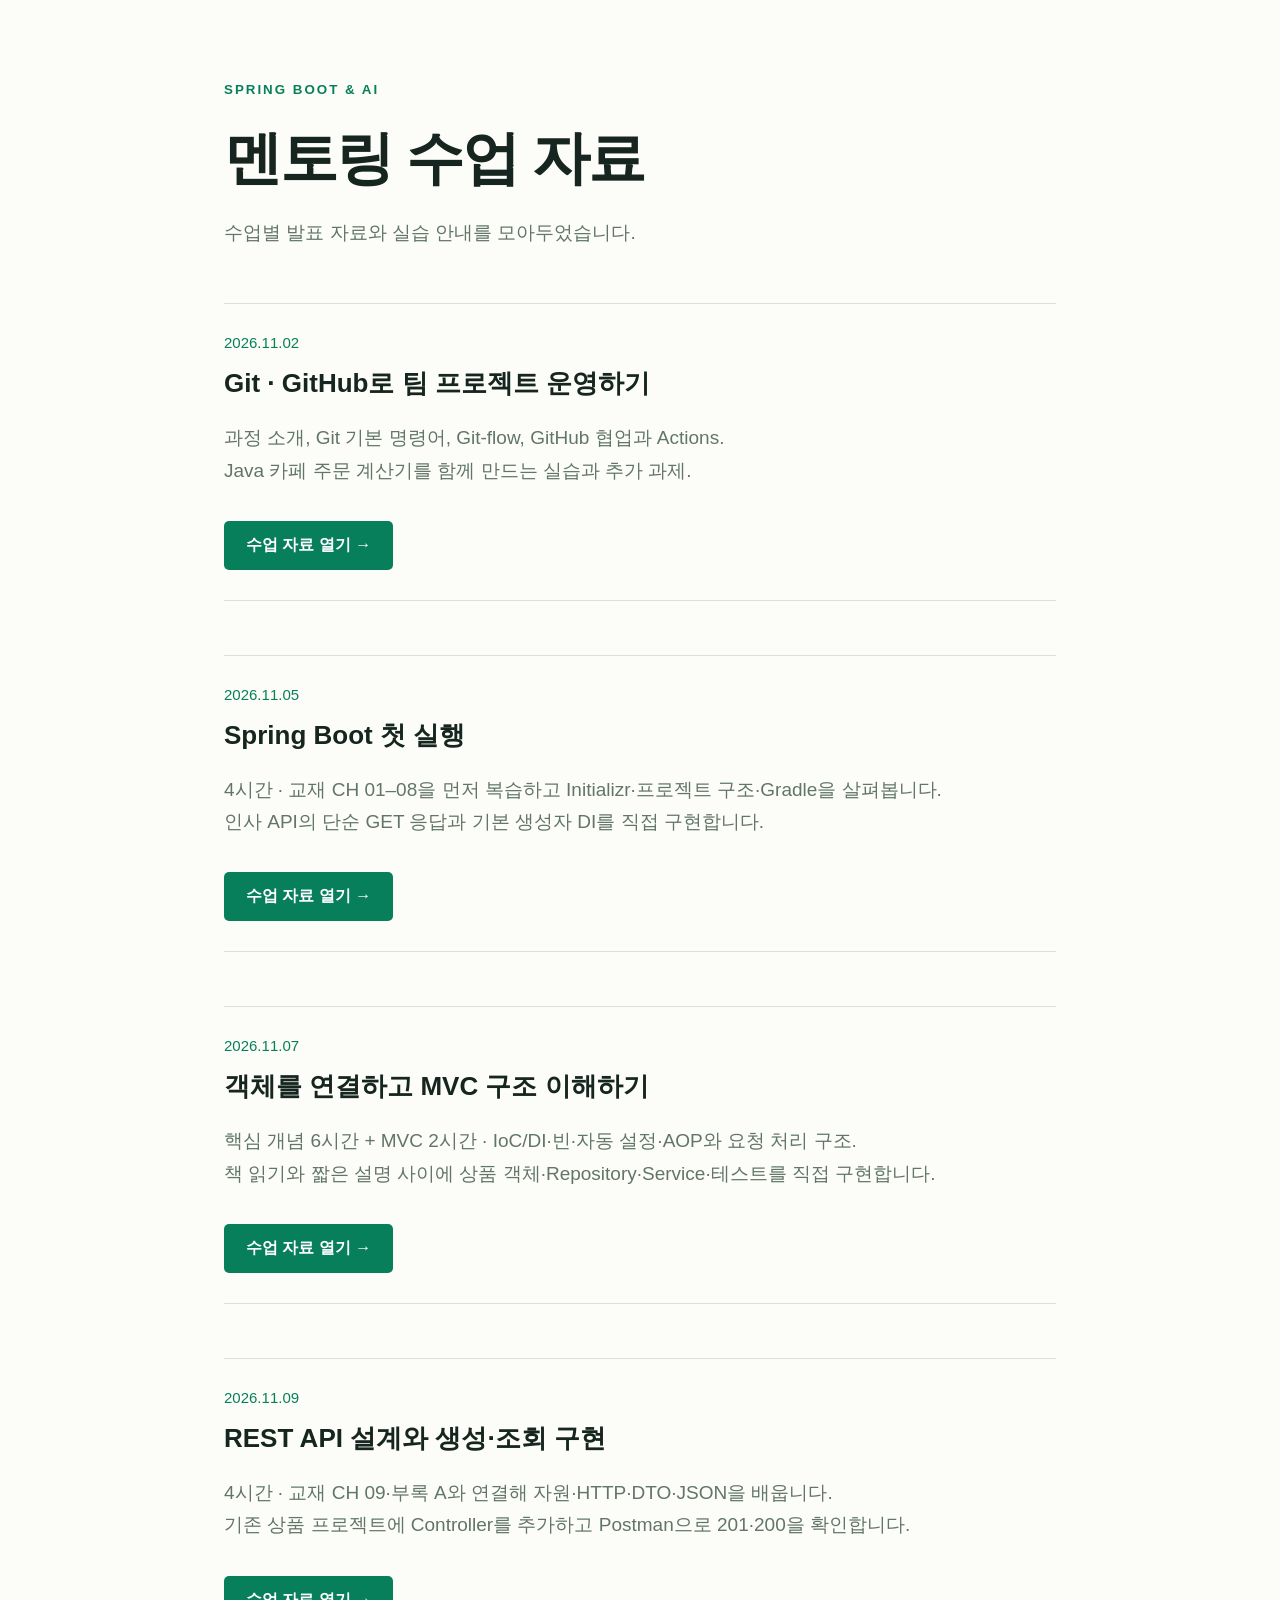
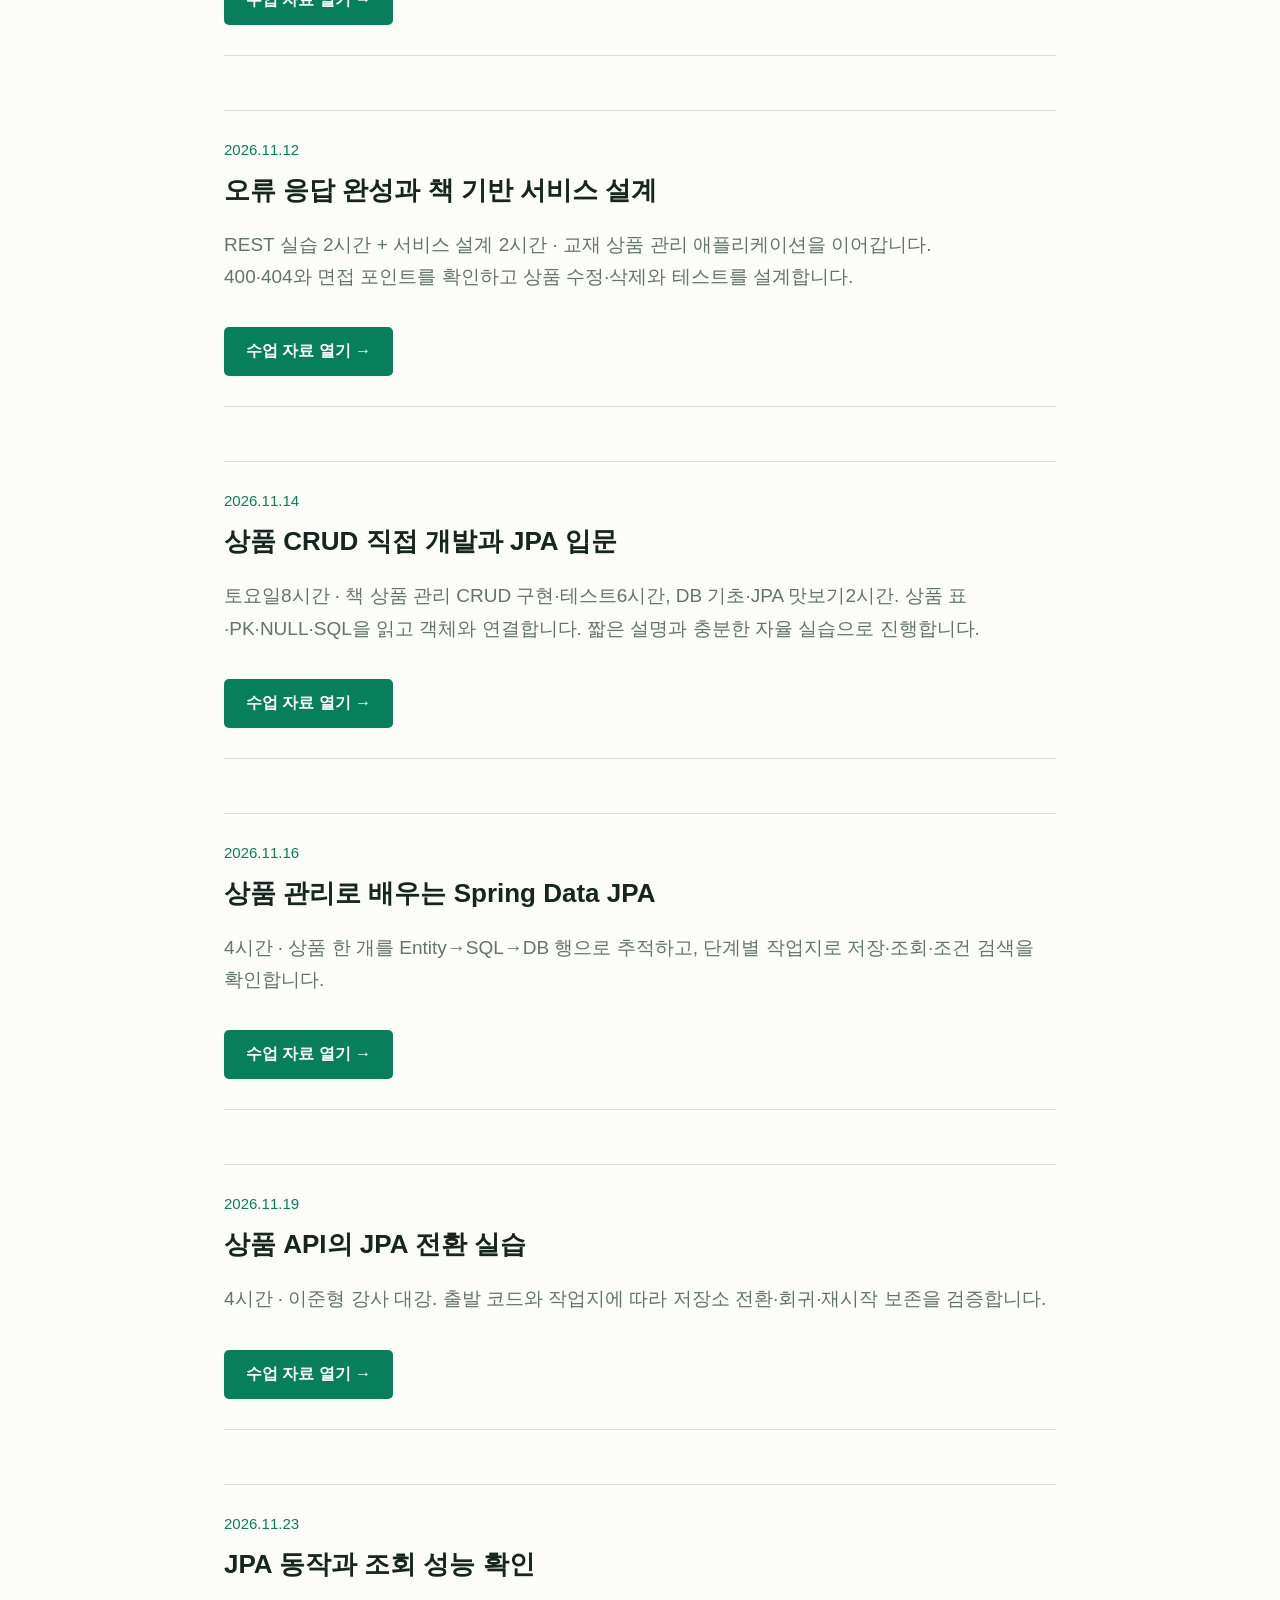
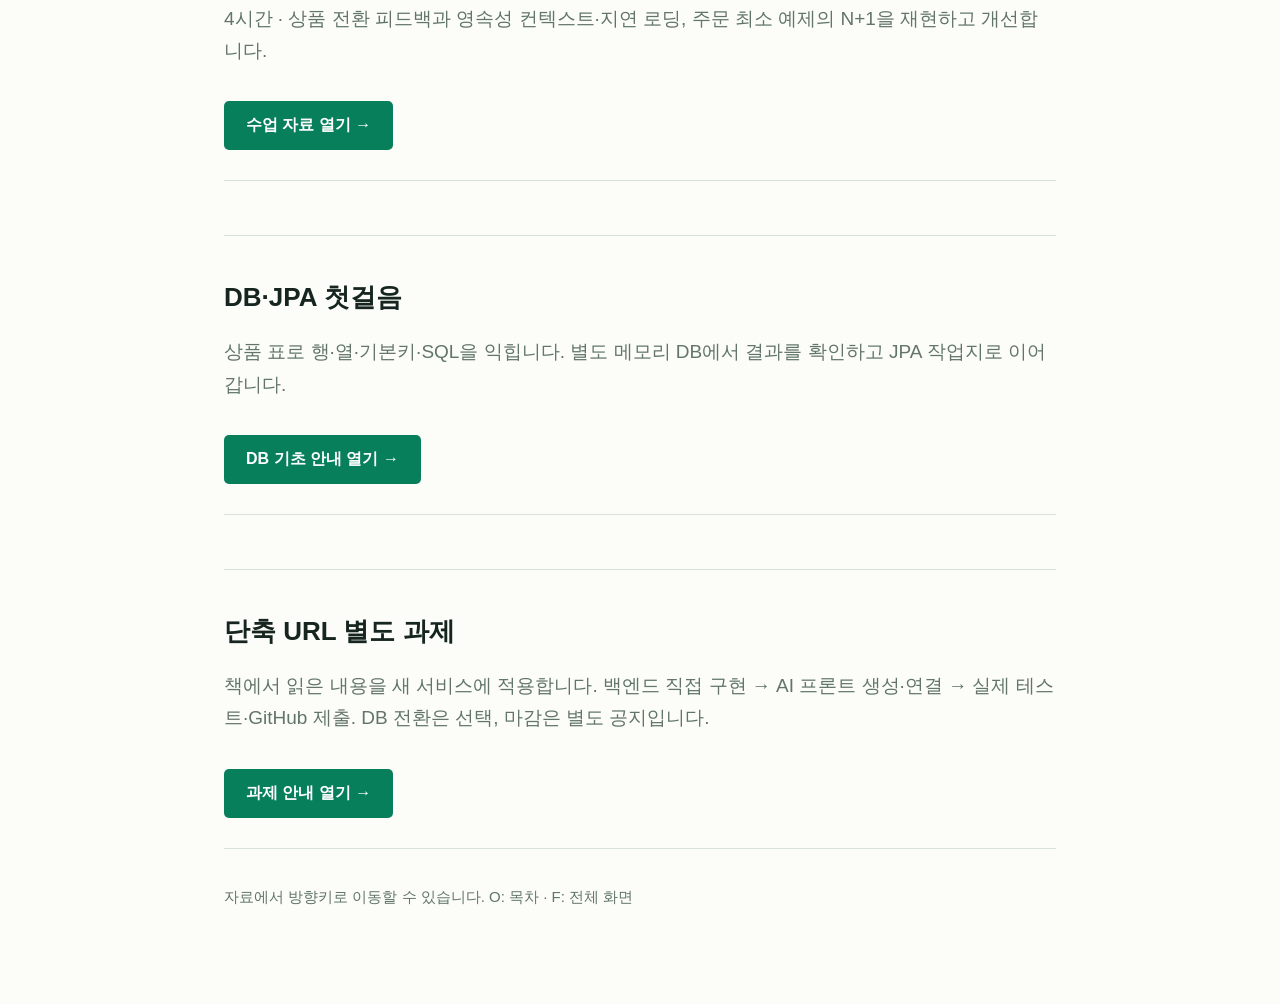
==== index.html @ dd50cb6e "Introduce DB basics and step-by-step beginner JPA practice" ====
<!doctype html>
<html lang="ko">
<head>
<meta charset="utf-8">
<meta name="viewport" content="width=device-width, initial-scale=1">
<title>멘토링 수업 자료</title>
<style>
*{box-sizing:border-box}body{margin:0;background:#fcfdf9;color:#16251f;font-family:-apple-system,BlinkMacSystemFont,"Apple SD Gothic Neo","Malgun Gothic",sans-serif}main{max-width:880px;margin:0 auto;padding:80px 24px}small{color:#087f5b;letter-spacing:2px;font-weight:700}h1{font-size:clamp(36px,6vw,58px);letter-spacing:-2px;margin:22px 0 16px}p{font-size:19px;line-height:1.7;color:#627568}section{margin-top:54px;border-top:1px solid #d9e2da;border-bottom:1px solid #d9e2da;padding:30px 0}time{font-size:15px;color:#087f5b}h2{font-size:26px;line-height:1.5;margin:12px 0}a{color:#087f5b;text-decoration:none}a:hover{text-decoration:underline}.open{display:inline-block;margin-top:15px;background:#087f5b;color:white;padding:14px 22px;border-radius:5px;font-weight:600}.hint{font-size:15px;margin-top:35px}a:focus-visible{outline:3px solid #8bc1f7;outline-offset:5px}
</style>
</head>
<body>
<main>
<small>SPRING BOOT &amp; AI</small>
<h1>멘토링 수업 자료</h1>
<p>수업별 발표 자료와 실습 안내를 모아두었습니다.</p>
<section>
<time datetime="2026-11-02">2026.11.02</time>
<h2>Git · GitHub로 팀 프로젝트 운영하기</h2>
<p>과정 소개, Git 기본 명령어, Git-flow, GitHub 협업과 Actions.<br>Java 카페 주문 계산기를 함께 만드는 실습과 추가 과제.</p>
<a class="open" href="./2026-11-02/">수업 자료 열기 →</a>
</section>
<section>
<time datetime="2026-11-05">2026.11.05</time>
<h2>Spring Boot 첫 실행</h2>
<p>4시간 · 교재 CH 01–08을 먼저 복습하고 Initializr·프로젝트 구조·Gradle을 살펴봅니다.<br>인사 API의 단순 GET 응답과 기본 생성자 DI를 직접 구현합니다.</p>
<a class="open" href="./2026-11-05/">수업 자료 열기 →</a>
</section>
<section>
<time datetime="2026-11-07">2026.11.07</time>
<h2>객체를 연결하고 MVC 구조 이해하기</h2>
<p>핵심 개념 6시간 + MVC 2시간 · IoC/DI·빈·자동 설정·AOP와 요청 처리 구조.<br>책 읽기와 짧은 설명 사이에 상품 객체·Repository·Service·테스트를 직접 구현합니다.</p>
<a class="open" href="./2026-11-07/">수업 자료 열기 →</a>
</section>
<section>
<time datetime="2026-11-09">2026.11.09</time>
<h2>REST API 설계와 생성·조회 구현</h2>
<p>4시간 · 교재 CH 09·부록 A와 연결해 자원·HTTP·DTO·JSON을 배웁니다.<br>기존 상품 프로젝트에 Controller를 추가하고 Postman으로 201·200을 확인합니다.</p>
<a class="open" href="./2026-11-09/">수업 자료 열기 →</a>
</section>
<section>
<time datetime="2026-11-12">2026.11.12</time>
<h2>오류 응답 완성과 책 기반 서비스 설계</h2>
<p>REST 실습 2시간 + 서비스 설계 2시간 · 교재 상품 관리 애플리케이션을 이어갑니다.<br>400·404와 면접 포인트를 확인하고 상품 수정·삭제와 테스트를 설계합니다.</p>
<a class="open" href="./2026-11-12/">수업 자료 열기 →</a>
</section>
<section><time datetime="2026-11-14">2026.11.14</time><h2>상품 CRUD 직접 개발과 JPA 입문</h2><p>토요일8시간 · 책 상품 관리 CRUD 구현·테스트6시간, DB 기초·JPA 맛보기2시간. 상품 표·PK·NULL·SQL을 읽고 객체와 연결합니다. 짧은 설명과 충분한 자율 실습으로 진행합니다.</p><a class="open" href="./2026-11-14/">수업 자료 열기 →</a></section>
<section><time datetime="2026-11-16">2026.11.16</time><h2>상품 관리로 배우는 Spring Data JPA</h2><p>4시간 · 상품 한 개를 Entity→SQL→DB 행으로 추적하고, 단계별 작업지로 저장·조회·조건 검색을 확인합니다.</p><a class="open" href="./2026-11-16/">수업 자료 열기 →</a></section>
<section><time datetime="2026-11-19">2026.11.19</time><h2>상품 API의 JPA 전환 실습</h2><p>4시간 · 이준형 강사 대강. 출발 코드와 작업지에 따라 저장소 전환·회귀·재시작 보존을 검증합니다.</p><a class="open" href="./2026-11-19/">수업 자료 열기 →</a></section>
<section><time datetime="2026-11-23">2026.11.23</time><h2>JPA 동작과 조회 성능 확인</h2><p>4시간 · 상품 전환 피드백과 영속성 컨텍스트·지연 로딩, 주문 최소 예제의 N+1을 재현하고 개선합니다.</p><a class="open" href="./2026-11-23/">수업 자료 열기 →</a></section>
<section><h2>DB·JPA 첫걸음</h2><p>상품 표로 행·열·기본키·SQL을 익힙니다. 별도 메모리 DB에서 결과를 확인하고 JPA 작업지로 이어갑니다.</p><a class="open" href="./shared/db-basics/">DB 기초 안내 열기 →</a></section>
<section><h2>단축 URL 별도 과제</h2><p>책에서 읽은 내용을 새 서비스에 적용합니다. 백엔드 직접 구현 → AI 프론트 생성·연결 → 실제 테스트·GitHub 제출. DB 전환은 선택, 마감은 별도 공지입니다.</p><a class="open" href="./assignments/short-url/">과제 안내 열기 →</a></section>
<p class="hint">자료에서 방향키로 이동할 수 있습니다. O: 목차 · F: 전체 화면</p>
</main>
</body>
</html>
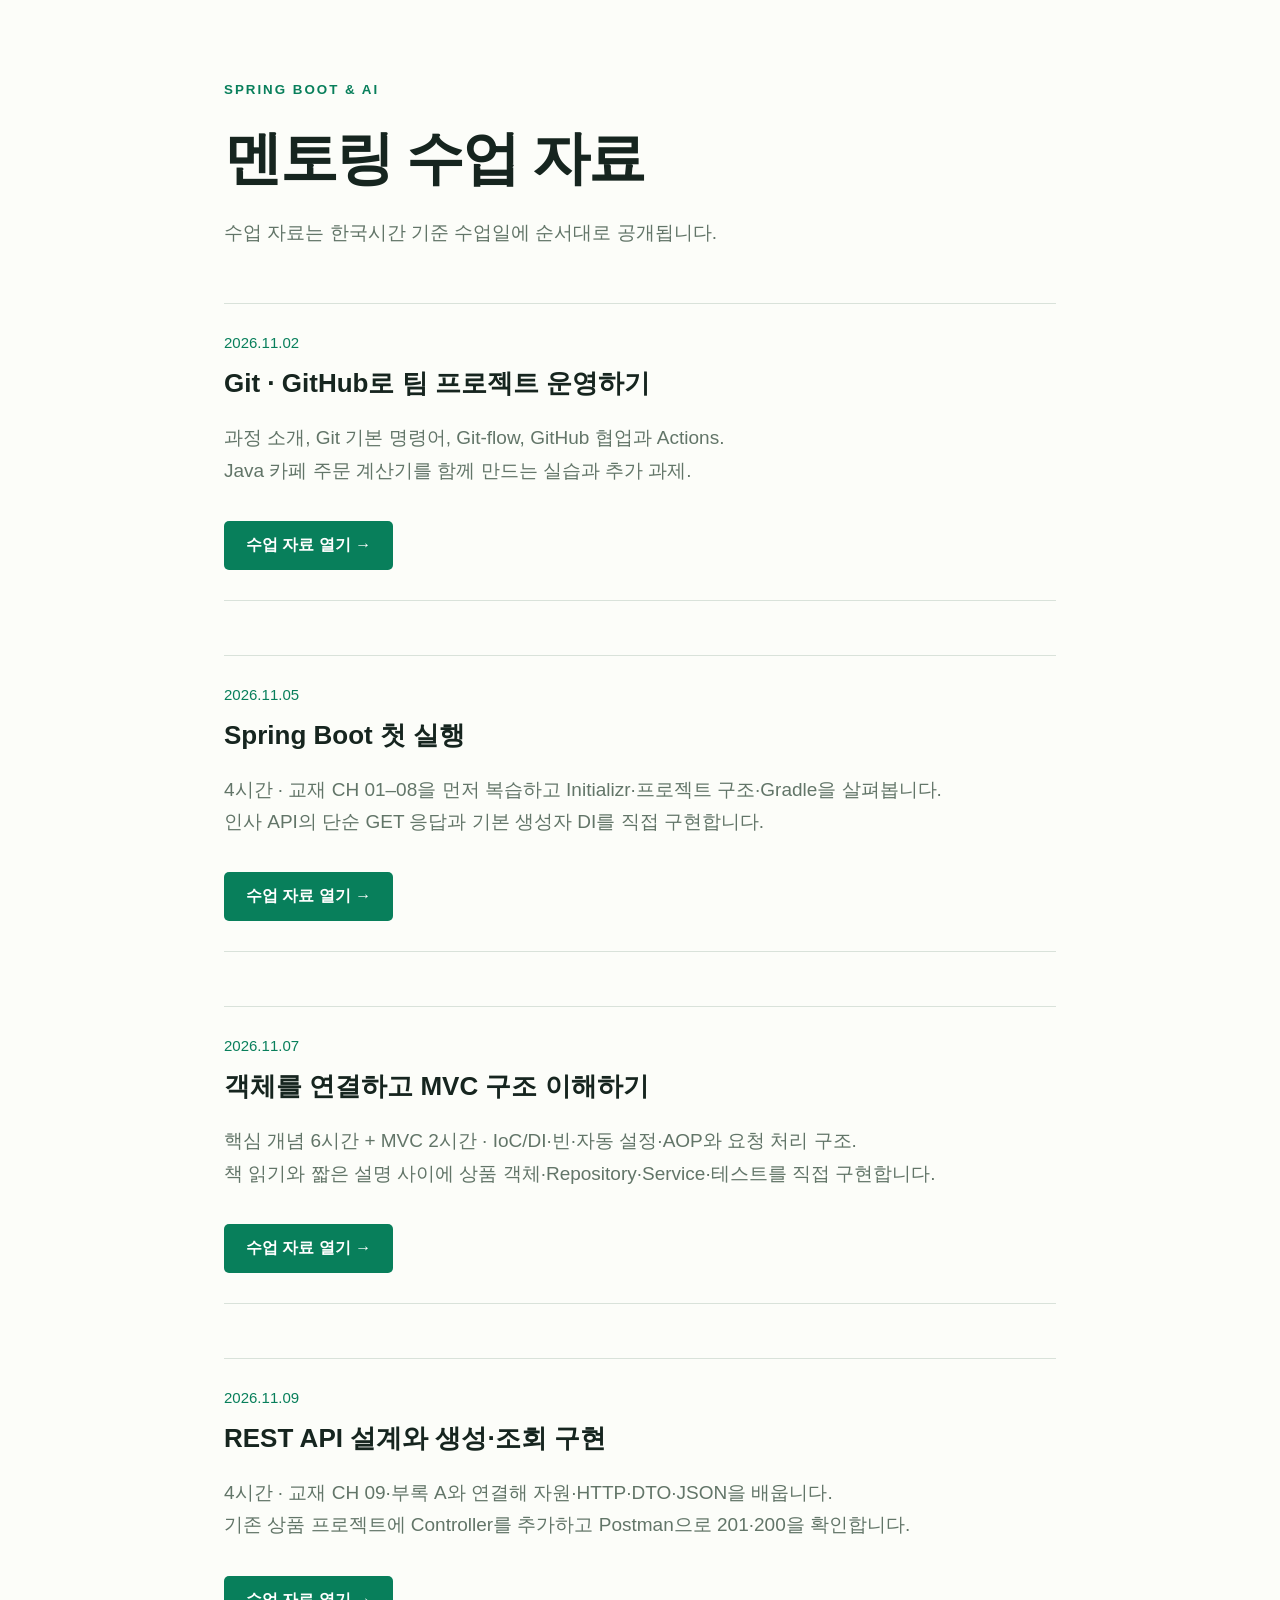
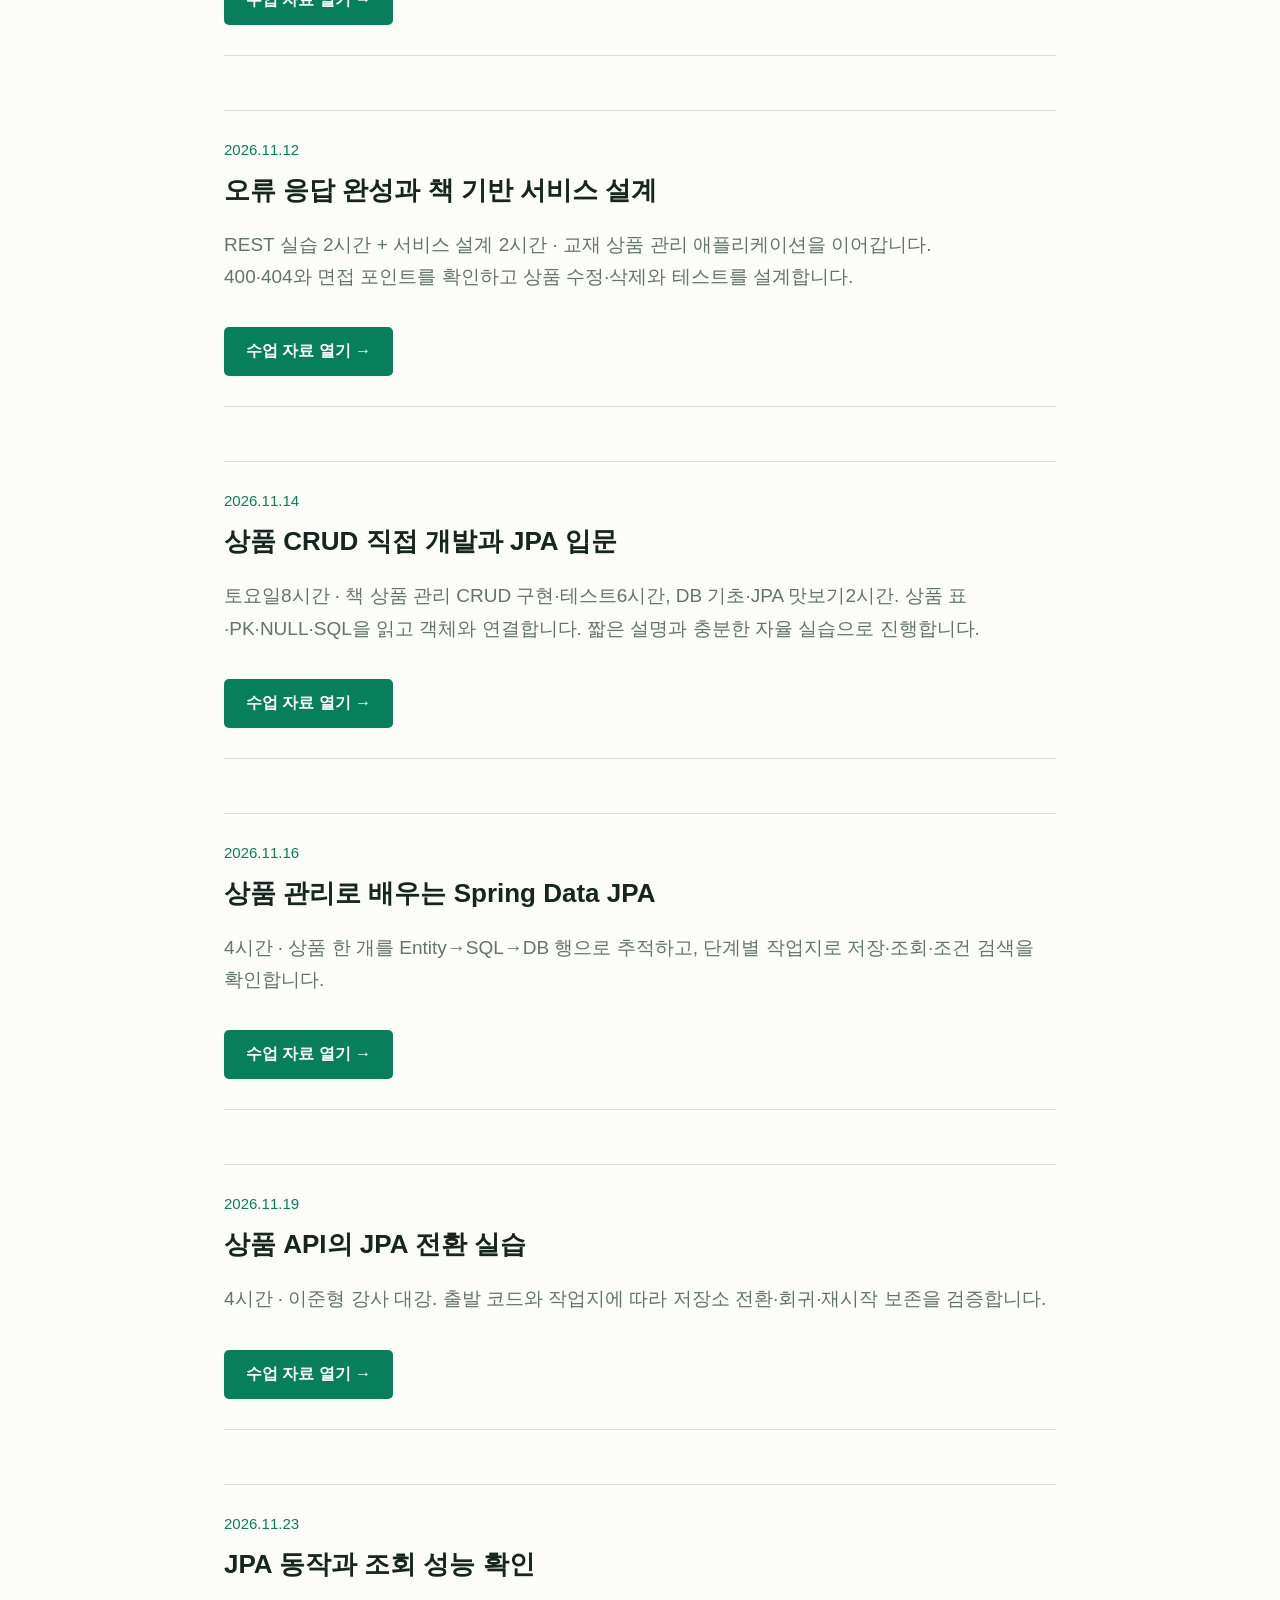
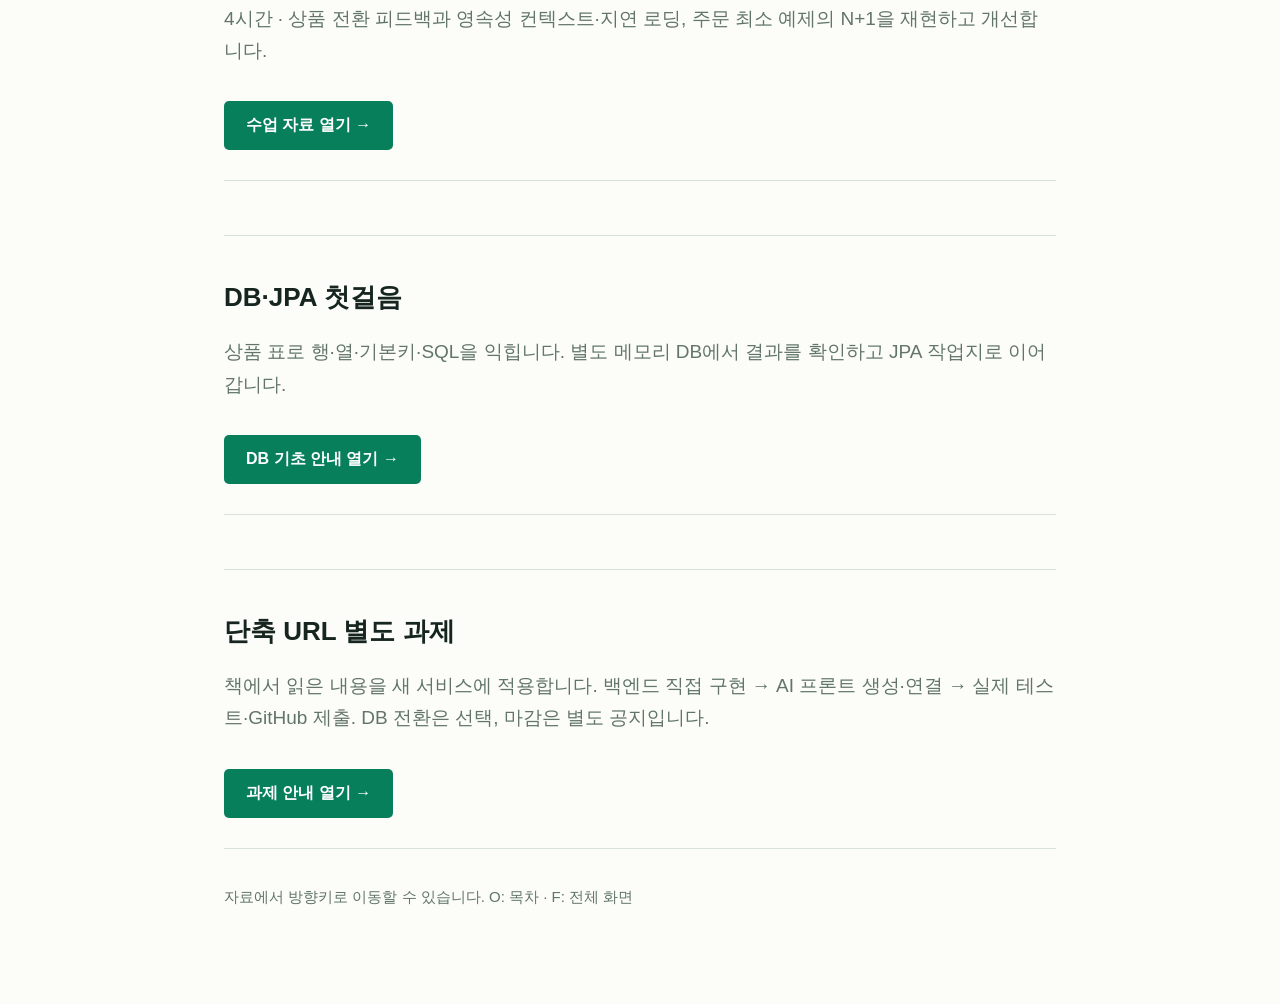
==== commit 56a076c8: "Show course materials on their scheduled Korea release dates" ====
--- a/index.html
+++ b/index.html
@@ -5,50 +5,53 @@
 <meta name="viewport" content="width=device-width, initial-scale=1">
 <title>멘토링 수업 자료</title>
 <style>
-*{box-sizing:border-box}body{margin:0;background:#fcfdf9;color:#16251f;font-family:-apple-system,BlinkMacSystemFont,"Apple SD Gothic Neo","Malgun Gothic",sans-serif}main{max-width:880px;margin:0 auto;padding:80px 24px}small{color:#087f5b;letter-spacing:2px;font-weight:700}h1{font-size:clamp(36px,6vw,58px);letter-spacing:-2px;margin:22px 0 16px}p{font-size:19px;line-height:1.7;color:#627568}section{margin-top:54px;border-top:1px solid #d9e2da;border-bottom:1px solid #d9e2da;padding:30px 0}time{font-size:15px;color:#087f5b}h2{font-size:26px;line-height:1.5;margin:12px 0}a{color:#087f5b;text-decoration:none}a:hover{text-decoration:underline}.open{display:inline-block;margin-top:15px;background:#087f5b;color:white;padding:14px 22px;border-radius:5px;font-weight:600}.hint{font-size:15px;margin-top:35px}a:focus-visible{outline:3px solid #8bc1f7;outline-offset:5px}
+*{box-sizing:border-box}[hidden]{display:none!important}body{margin:0;background:#fcfdf9;color:#16251f;font-family:-apple-system,BlinkMacSystemFont,"Apple SD Gothic Neo","Malgun Gothic",sans-serif}main{max-width:880px;margin:0 auto;padding:80px 24px}small{color:#087f5b;letter-spacing:2px;font-weight:700}h1{font-size:clamp(36px,6vw,58px);letter-spacing:-2px;margin:22px 0 16px}p{font-size:19px;line-height:1.7;color:#627568}section{margin-top:54px;border-top:1px solid #d9e2da;border-bottom:1px solid #d9e2da;padding:30px 0}time{font-size:15px;color:#087f5b}h2{font-size:26px;line-height:1.5;margin:12px 0}a{color:#087f5b;text-decoration:none}a:hover{text-decoration:underline}.open{display:inline-block;margin-top:15px;background:#087f5b;color:white;padding:14px 22px;border-radius:5px;font-weight:600}.hint{font-size:15px;margin-top:35px}a:focus-visible{outline:3px solid #8bc1f7;outline-offset:5px}
 </style>
+<script src="./release-schedule.js" defer></script>
 </head>
 <body>
 <main>
 <small>SPRING BOOT &amp; AI</small>
 <h1>멘토링 수업 자료</h1>
-<p>수업별 발표 자료와 실습 안내를 모아두었습니다.</p>
-<section>
+<p>수업 자료는 한국시간 기준 수업일에 순서대로 공개됩니다.</p>
+<section hidden data-published="true" data-release-date="2026-11-02">
 <time datetime="2026-11-02">2026.11.02</time>
 <h2>Git · GitHub로 팀 프로젝트 운영하기</h2>
 <p>과정 소개, Git 기본 명령어, Git-flow, GitHub 협업과 Actions.<br>Java 카페 주문 계산기를 함께 만드는 실습과 추가 과제.</p>
 <a class="open" href="./2026-11-02/">수업 자료 열기 →</a>
 </section>
-<section>
+<section hidden data-published="true" data-release-date="2026-11-05">
 <time datetime="2026-11-05">2026.11.05</time>
 <h2>Spring Boot 첫 실행</h2>
 <p>4시간 · 교재 CH 01–08을 먼저 복습하고 Initializr·프로젝트 구조·Gradle을 살펴봅니다.<br>인사 API의 단순 GET 응답과 기본 생성자 DI를 직접 구현합니다.</p>
 <a class="open" href="./2026-11-05/">수업 자료 열기 →</a>
 </section>
-<section>
+<section hidden data-published="true" data-release-date="2026-11-07">
 <time datetime="2026-11-07">2026.11.07</time>
 <h2>객체를 연결하고 MVC 구조 이해하기</h2>
 <p>핵심 개념 6시간 + MVC 2시간 · IoC/DI·빈·자동 설정·AOP와 요청 처리 구조.<br>책 읽기와 짧은 설명 사이에 상품 객체·Repository·Service·테스트를 직접 구현합니다.</p>
 <a class="open" href="./2026-11-07/">수업 자료 열기 →</a>
 </section>
-<section>
+<section hidden data-published="true" data-release-date="2026-11-09">
 <time datetime="2026-11-09">2026.11.09</time>
 <h2>REST API 설계와 생성·조회 구현</h2>
 <p>4시간 · 교재 CH 09·부록 A와 연결해 자원·HTTP·DTO·JSON을 배웁니다.<br>기존 상품 프로젝트에 Controller를 추가하고 Postman으로 201·200을 확인합니다.</p>
 <a class="open" href="./2026-11-09/">수업 자료 열기 →</a>
 </section>
-<section>
+<section hidden data-published="true" data-release-date="2026-11-12">
 <time datetime="2026-11-12">2026.11.12</time>
 <h2>오류 응답 완성과 책 기반 서비스 설계</h2>
 <p>REST 실습 2시간 + 서비스 설계 2시간 · 교재 상품 관리 애플리케이션을 이어갑니다.<br>400·404와 면접 포인트를 확인하고 상품 수정·삭제와 테스트를 설계합니다.</p>
 <a class="open" href="./2026-11-12/">수업 자료 열기 →</a>
 </section>
-<section><time datetime="2026-11-14">2026.11.14</time><h2>상품 CRUD 직접 개발과 JPA 입문</h2><p>토요일8시간 · 책 상품 관리 CRUD 구현·테스트6시간, DB 기초·JPA 맛보기2시간. 상품 표·PK·NULL·SQL을 읽고 객체와 연결합니다. 짧은 설명과 충분한 자율 실습으로 진행합니다.</p><a class="open" href="./2026-11-14/">수업 자료 열기 →</a></section>
-<section><time datetime="2026-11-16">2026.11.16</time><h2>상품 관리로 배우는 Spring Data JPA</h2><p>4시간 · 상품 한 개를 Entity→SQL→DB 행으로 추적하고, 단계별 작업지로 저장·조회·조건 검색을 확인합니다.</p><a class="open" href="./2026-11-16/">수업 자료 열기 →</a></section>
-<section><time datetime="2026-11-19">2026.11.19</time><h2>상품 API의 JPA 전환 실습</h2><p>4시간 · 이준형 강사 대강. 출발 코드와 작업지에 따라 저장소 전환·회귀·재시작 보존을 검증합니다.</p><a class="open" href="./2026-11-19/">수업 자료 열기 →</a></section>
-<section><time datetime="2026-11-23">2026.11.23</time><h2>JPA 동작과 조회 성능 확인</h2><p>4시간 · 상품 전환 피드백과 영속성 컨텍스트·지연 로딩, 주문 최소 예제의 N+1을 재현하고 개선합니다.</p><a class="open" href="./2026-11-23/">수업 자료 열기 →</a></section>
-<section><h2>DB·JPA 첫걸음</h2><p>상품 표로 행·열·기본키·SQL을 익힙니다. 별도 메모리 DB에서 결과를 확인하고 JPA 작업지로 이어갑니다.</p><a class="open" href="./shared/db-basics/">DB 기초 안내 열기 →</a></section>
-<section><h2>단축 URL 별도 과제</h2><p>책에서 읽은 내용을 새 서비스에 적용합니다. 백엔드 직접 구현 → AI 프론트 생성·연결 → 실제 테스트·GitHub 제출. DB 전환은 선택, 마감은 별도 공지입니다.</p><a class="open" href="./assignments/short-url/">과제 안내 열기 →</a></section>
+<section hidden data-published="true" data-release-date="2026-11-14"><time datetime="2026-11-14">2026.11.14</time><h2>상품 CRUD 직접 개발과 JPA 입문</h2><p>토요일8시간 · 책 상품 관리 CRUD 구현·테스트6시간, DB 기초·JPA 맛보기2시간. 상품 표·PK·NULL·SQL을 읽고 객체와 연결합니다. 짧은 설명과 충분한 자율 실습으로 진행합니다.</p><a class="open" href="./2026-11-14/">수업 자료 열기 →</a></section>
+<section hidden data-published="true" data-release-date="2026-11-16"><time datetime="2026-11-16">2026.11.16</time><h2>상품 관리로 배우는 Spring Data JPA</h2><p>4시간 · 상품 한 개를 Entity→SQL→DB 행으로 추적하고, 단계별 작업지로 저장·조회·조건 검색을 확인합니다.</p><a class="open" href="./2026-11-16/">수업 자료 열기 →</a></section>
+<section hidden data-published="true" data-release-date="2026-11-19"><time datetime="2026-11-19">2026.11.19</time><h2>상품 API의 JPA 전환 실습</h2><p>4시간 · 이준형 강사 대강. 출발 코드와 작업지에 따라 저장소 전환·회귀·재시작 보존을 검증합니다.</p><a class="open" href="./2026-11-19/">수업 자료 열기 →</a></section>
+<section hidden data-published="true" data-release-date="2026-11-23"><time datetime="2026-11-23">2026.11.23</time><h2>JPA 동작과 조회 성능 확인</h2><p>4시간 · 상품 전환 피드백과 영속성 컨텍스트·지연 로딩, 주문 최소 예제의 N+1을 재현하고 개선합니다.</p><a class="open" href="./2026-11-23/">수업 자료 열기 →</a></section>
+<section hidden data-published="true" data-release-date="2026-11-14"><h2>DB·JPA 첫걸음</h2><p>상품 표로 행·열·기본키·SQL을 익힙니다. 별도 메모리 DB에서 결과를 확인하고 JPA 작업지로 이어갑니다.</p><a class="open" href="./shared/db-basics/">DB 기초 안내 열기 →</a></section>
+<section hidden data-published="true" data-release-date="2026-11-12"><h2>단축 URL 별도 과제</h2><p>책에서 읽은 내용을 새 서비스에 적용합니다. 백엔드 직접 구현 → AI 프론트 생성·연결 → 실제 테스트·GitHub 제출. DB 전환은 선택, 마감은 별도 공지입니다.</p><a class="open" href="./assignments/short-url/">과제 안내 열기 →</a></section>
+<p id="release-status" role="status" hidden>아직 공개된 자료가 없습니다. 수업일에 다시 확인해 주세요.</p>
+<noscript><p>자료 목록을 보려면 브라우저에서 JavaScript를 켜 주세요.</p></noscript>
 <p class="hint">자료에서 방향키로 이동할 수 있습니다. O: 목차 · F: 전체 화면</p>
 </main>
 </body>
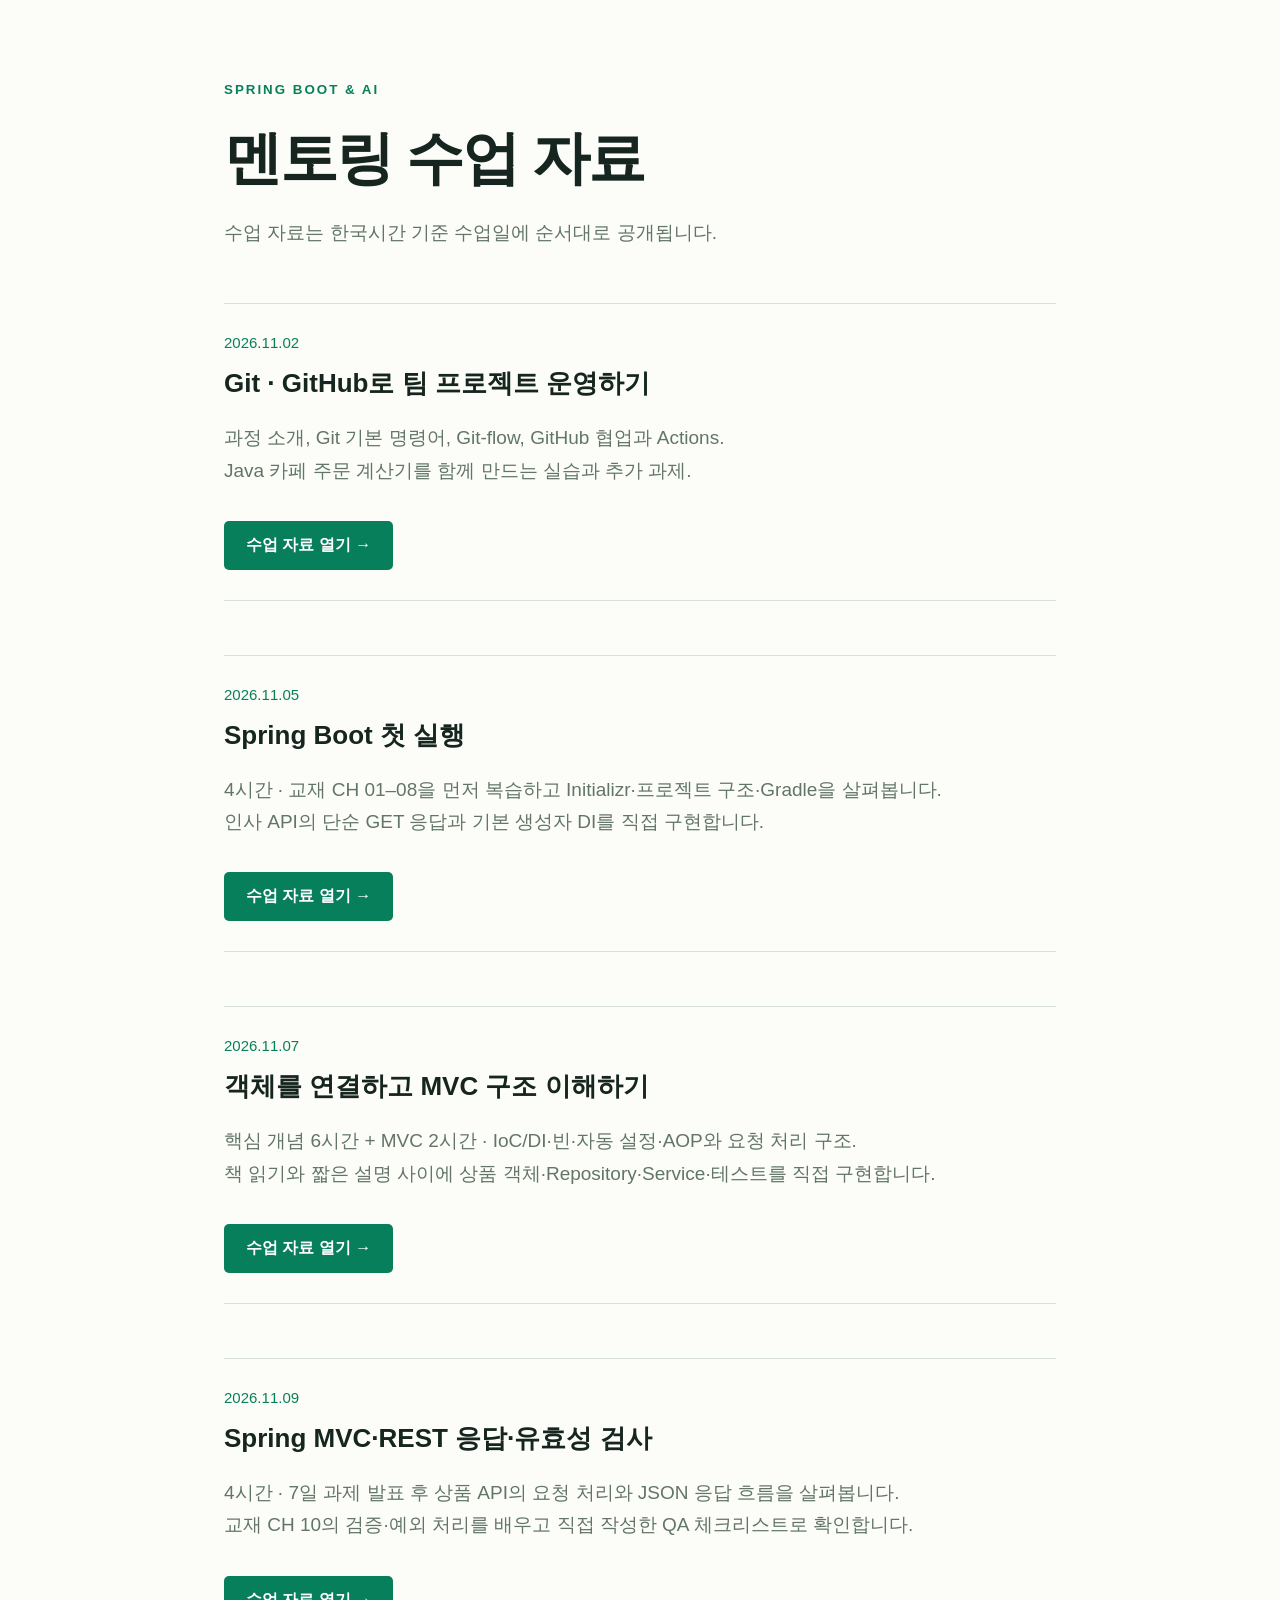
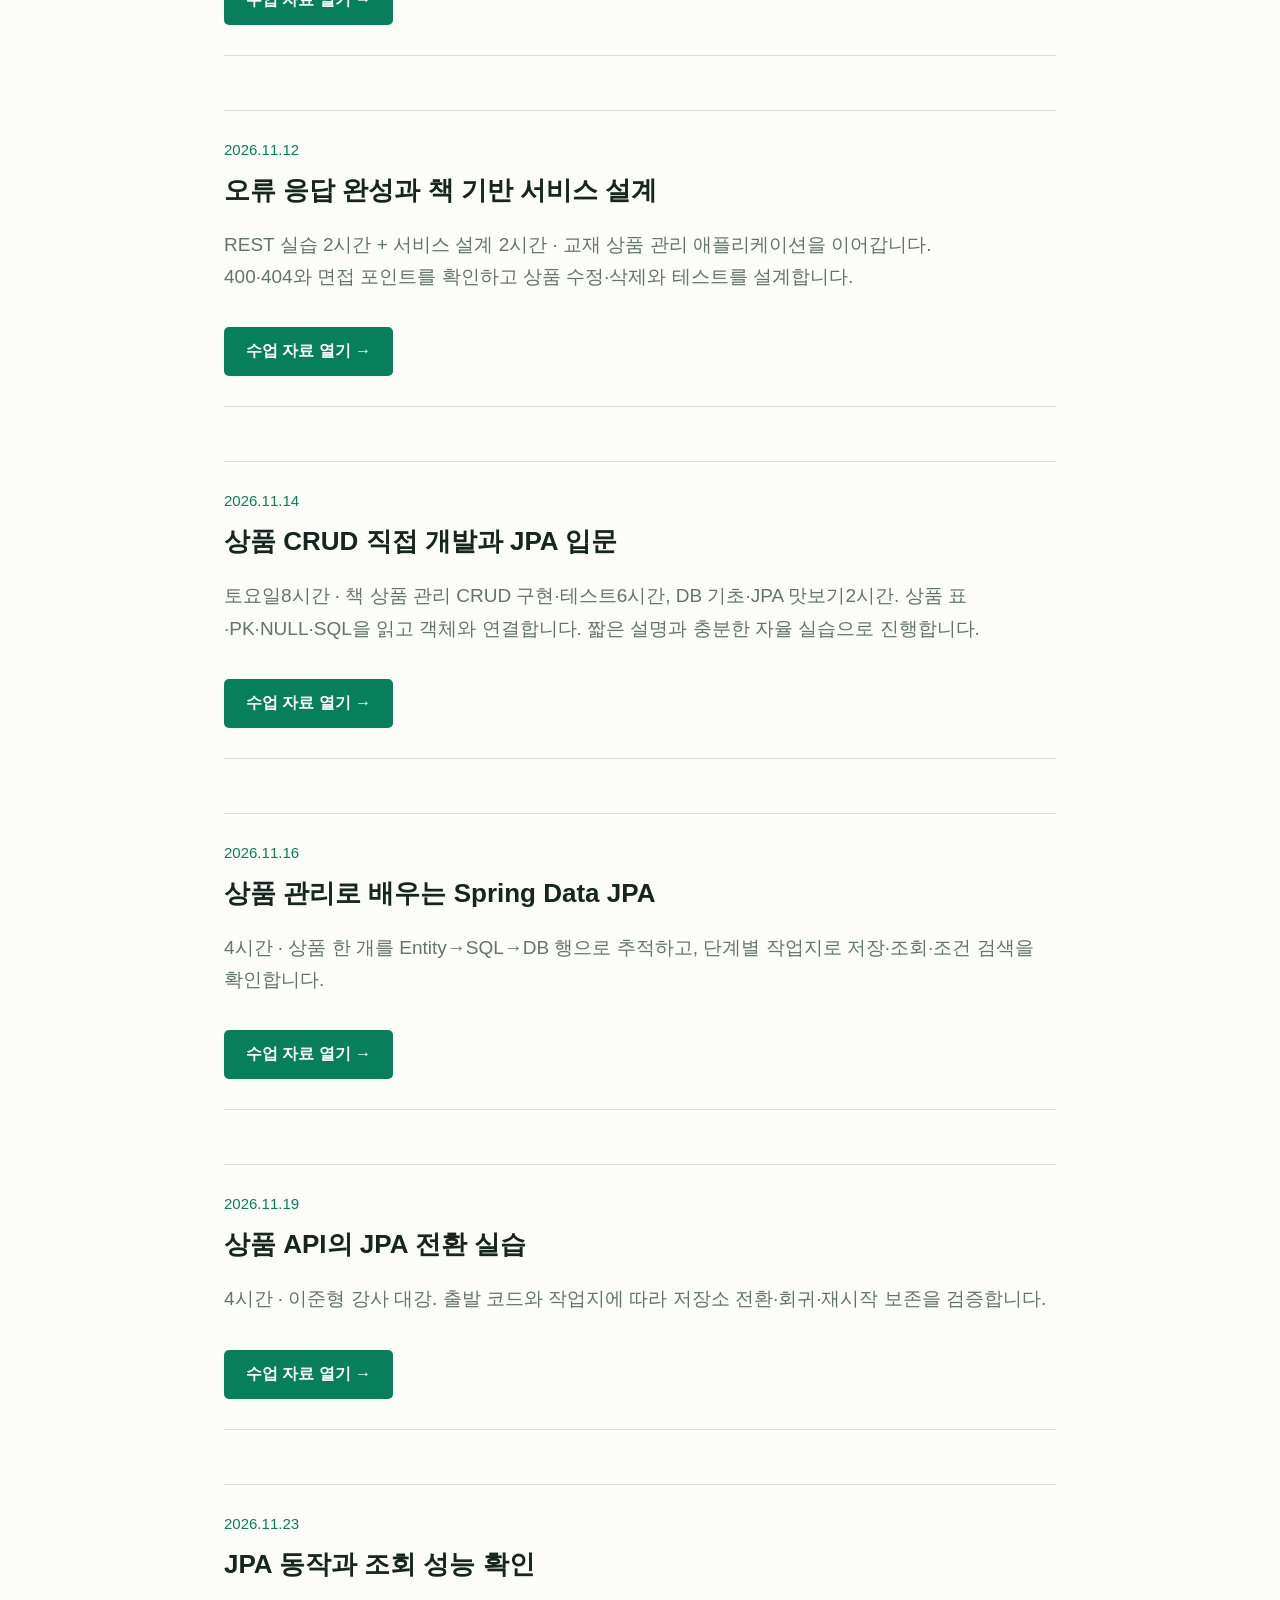
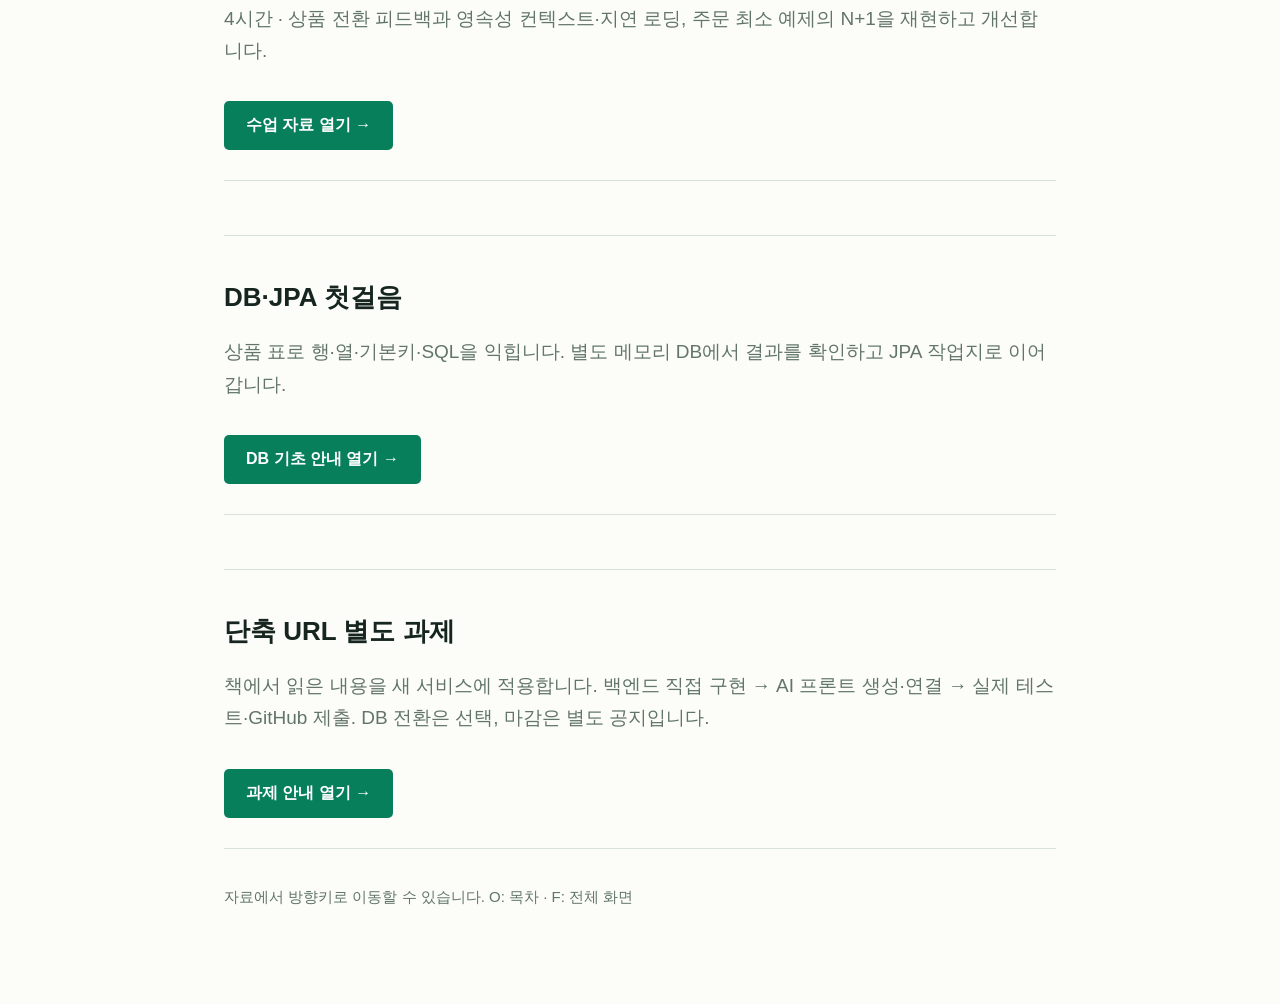
==== commit 4fb22230: "Rework November 9 lesson around MVC flow and validation" ====
--- a/index.html
+++ b/index.html
@@ -34,8 +34,8 @@
 </section>
 <section hidden data-published="true" data-release-date="2026-11-09">
 <time datetime="2026-11-09">2026.11.09</time>
-<h2>REST API 설계와 생성·조회 구현</h2>
-<p>4시간 · 교재 CH 09·부록 A와 연결해 자원·HTTP·DTO·JSON을 배웁니다.<br>기존 상품 프로젝트에 Controller를 추가하고 Postman으로 201·200을 확인합니다.</p>
+<h2>Spring MVC·REST 응답·유효성 검사</h2>
+<p>4시간 · 7일 과제 발표 후 상품 API의 요청 처리와 JSON 응답 흐름을 살펴봅니다.<br>교재 CH 10의 검증·예외 처리를 배우고 직접 작성한 QA 체크리스트로 확인합니다.</p>
 <a class="open" href="./2026-11-09/">수업 자료 열기 →</a>
 </section>
 <section hidden data-published="true" data-release-date="2026-11-12">
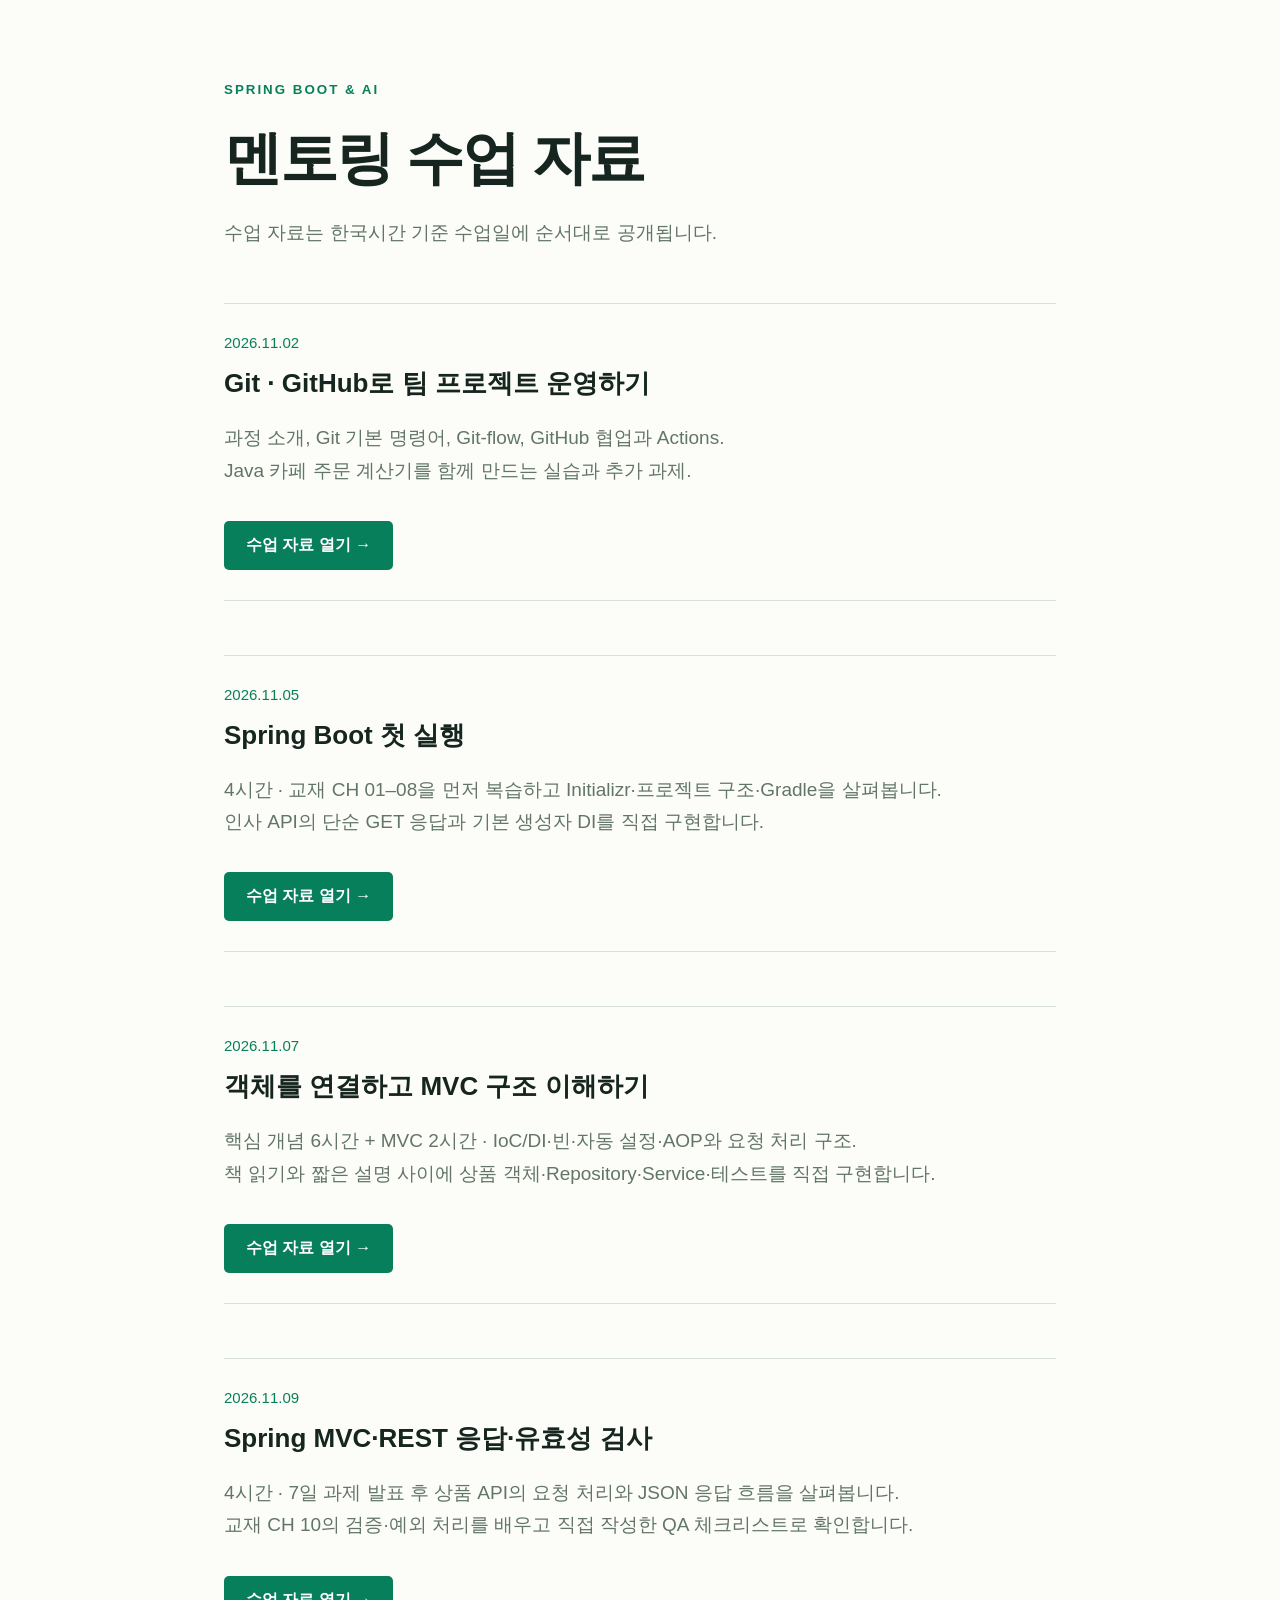
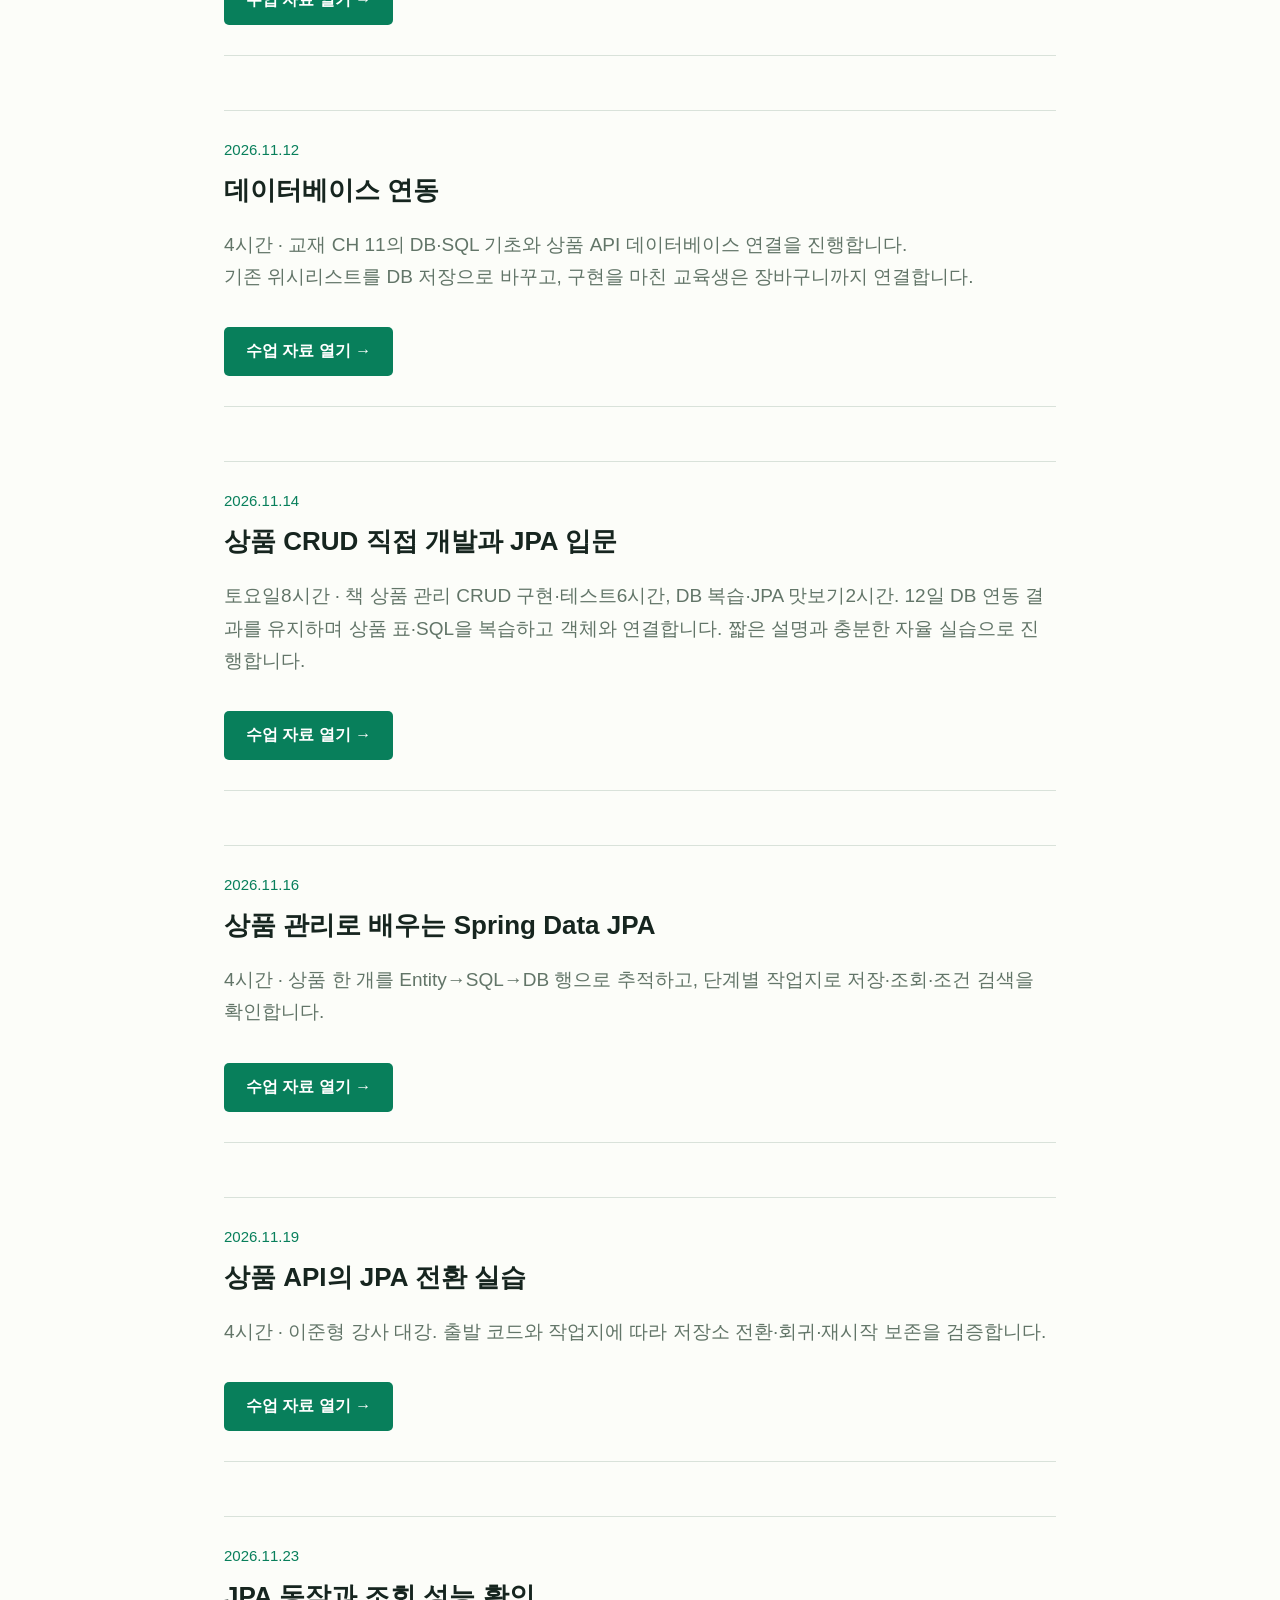
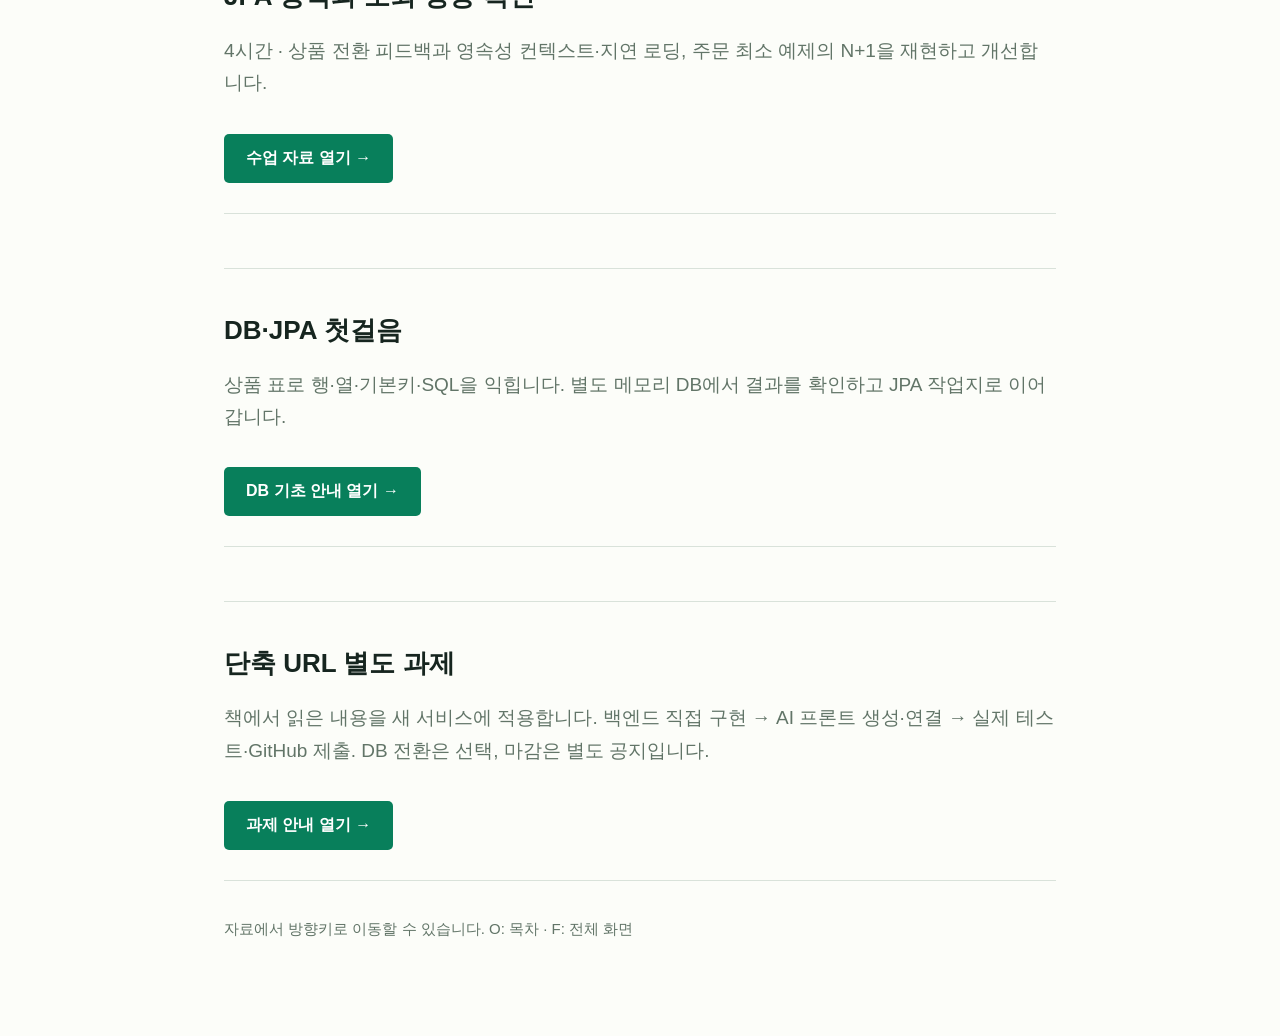
==== commit 5e11fd78: "Teach chapter 11 database integration and persist existing assignments" ====
--- a/index.html
+++ b/index.html
@@ -40,15 +40,15 @@
 </section>
 <section hidden data-published="true" data-release-date="2026-11-12">
 <time datetime="2026-11-12">2026.11.12</time>
-<h2>오류 응답 완성과 책 기반 서비스 설계</h2>
-<p>REST 실습 2시간 + 서비스 설계 2시간 · 교재 상품 관리 애플리케이션을 이어갑니다.<br>400·404와 면접 포인트를 확인하고 상품 수정·삭제와 테스트를 설계합니다.</p>
+<h2>데이터베이스 연동</h2>
+<p>4시간 · 교재 CH 11의 DB·SQL 기초와 상품 API 데이터베이스 연결을 진행합니다.<br>기존 위시리스트를 DB 저장으로 바꾸고, 구현을 마친 교육생은 장바구니까지 연결합니다.</p>
 <a class="open" href="./2026-11-12/">수업 자료 열기 →</a>
 </section>
-<section hidden data-published="true" data-release-date="2026-11-14"><time datetime="2026-11-14">2026.11.14</time><h2>상품 CRUD 직접 개발과 JPA 입문</h2><p>토요일8시간 · 책 상품 관리 CRUD 구현·테스트6시간, DB 기초·JPA 맛보기2시간. 상품 표·PK·NULL·SQL을 읽고 객체와 연결합니다. 짧은 설명과 충분한 자율 실습으로 진행합니다.</p><a class="open" href="./2026-11-14/">수업 자료 열기 →</a></section>
+<section hidden data-published="true" data-release-date="2026-11-14"><time datetime="2026-11-14">2026.11.14</time><h2>상품 CRUD 직접 개발과 JPA 입문</h2><p>토요일8시간 · 책 상품 관리 CRUD 구현·테스트6시간, DB 복습·JPA 맛보기2시간. 12일 DB 연동 결과를 유지하며 상품 표·SQL을 복습하고 객체와 연결합니다. 짧은 설명과 충분한 자율 실습으로 진행합니다.</p><a class="open" href="./2026-11-14/">수업 자료 열기 →</a></section>
 <section hidden data-published="true" data-release-date="2026-11-16"><time datetime="2026-11-16">2026.11.16</time><h2>상품 관리로 배우는 Spring Data JPA</h2><p>4시간 · 상품 한 개를 Entity→SQL→DB 행으로 추적하고, 단계별 작업지로 저장·조회·조건 검색을 확인합니다.</p><a class="open" href="./2026-11-16/">수업 자료 열기 →</a></section>
 <section hidden data-published="true" data-release-date="2026-11-19"><time datetime="2026-11-19">2026.11.19</time><h2>상품 API의 JPA 전환 실습</h2><p>4시간 · 이준형 강사 대강. 출발 코드와 작업지에 따라 저장소 전환·회귀·재시작 보존을 검증합니다.</p><a class="open" href="./2026-11-19/">수업 자료 열기 →</a></section>
 <section hidden data-published="true" data-release-date="2026-11-23"><time datetime="2026-11-23">2026.11.23</time><h2>JPA 동작과 조회 성능 확인</h2><p>4시간 · 상품 전환 피드백과 영속성 컨텍스트·지연 로딩, 주문 최소 예제의 N+1을 재현하고 개선합니다.</p><a class="open" href="./2026-11-23/">수업 자료 열기 →</a></section>
-<section hidden data-published="true" data-release-date="2026-11-14"><h2>DB·JPA 첫걸음</h2><p>상품 표로 행·열·기본키·SQL을 익힙니다. 별도 메모리 DB에서 결과를 확인하고 JPA 작업지로 이어갑니다.</p><a class="open" href="./shared/db-basics/">DB 기초 안내 열기 →</a></section>
+<section hidden data-published="true" data-release-date="2026-11-12"><h2>DB·JPA 첫걸음</h2><p>상품 표로 행·열·기본키·SQL을 익힙니다. 별도 메모리 DB에서 결과를 확인하고 JPA 작업지로 이어갑니다.</p><a class="open" href="./shared/db-basics/">DB 기초 안내 열기 →</a></section>
 <section hidden data-published="true" data-release-date="2026-11-12"><h2>단축 URL 별도 과제</h2><p>책에서 읽은 내용을 새 서비스에 적용합니다. 백엔드 직접 구현 → AI 프론트 생성·연결 → 실제 테스트·GitHub 제출. DB 전환은 선택, 마감은 별도 공지입니다.</p><a class="open" href="./assignments/short-url/">과제 안내 열기 →</a></section>
 <p id="release-status" role="status" hidden>아직 공개된 자료가 없습니다. 수업일에 다시 확인해 주세요.</p>
 <noscript><p>자료 목록을 보려면 브라우저에서 JavaScript를 켜 주세요.</p></noscript>
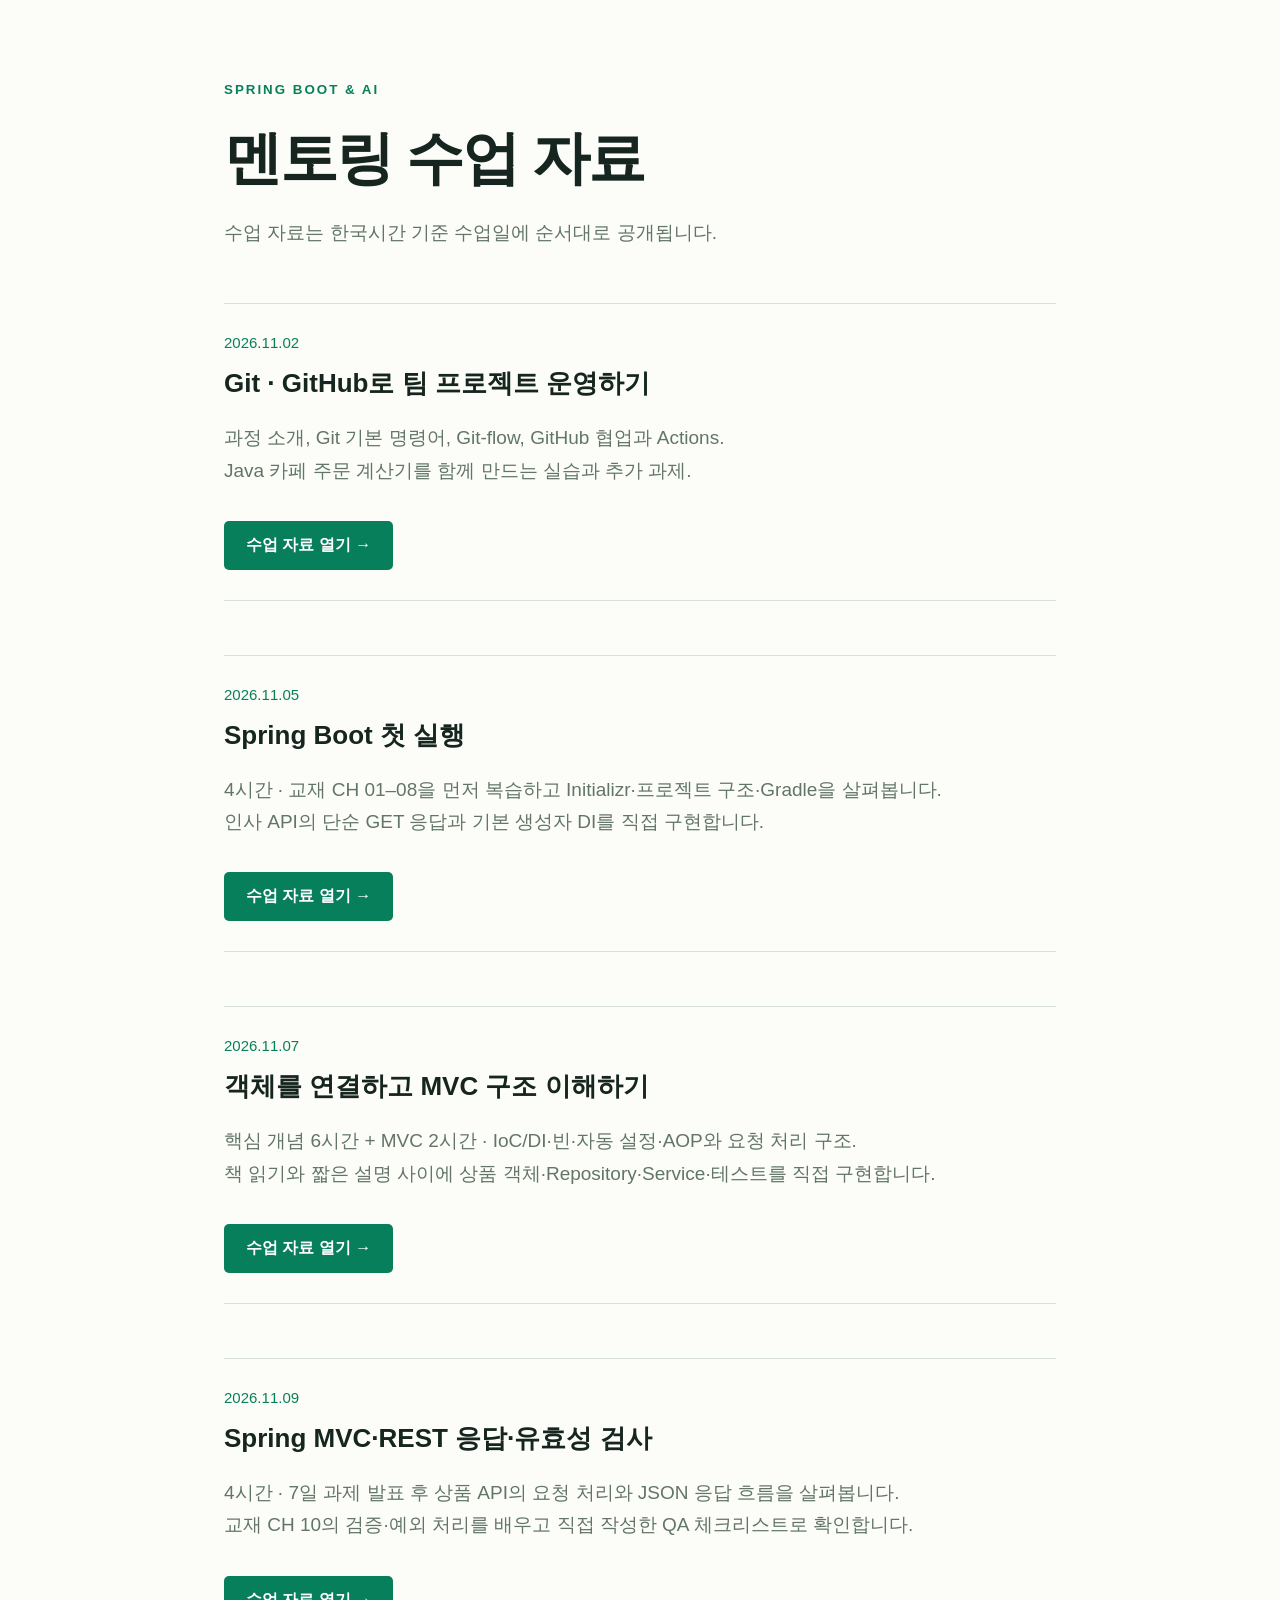
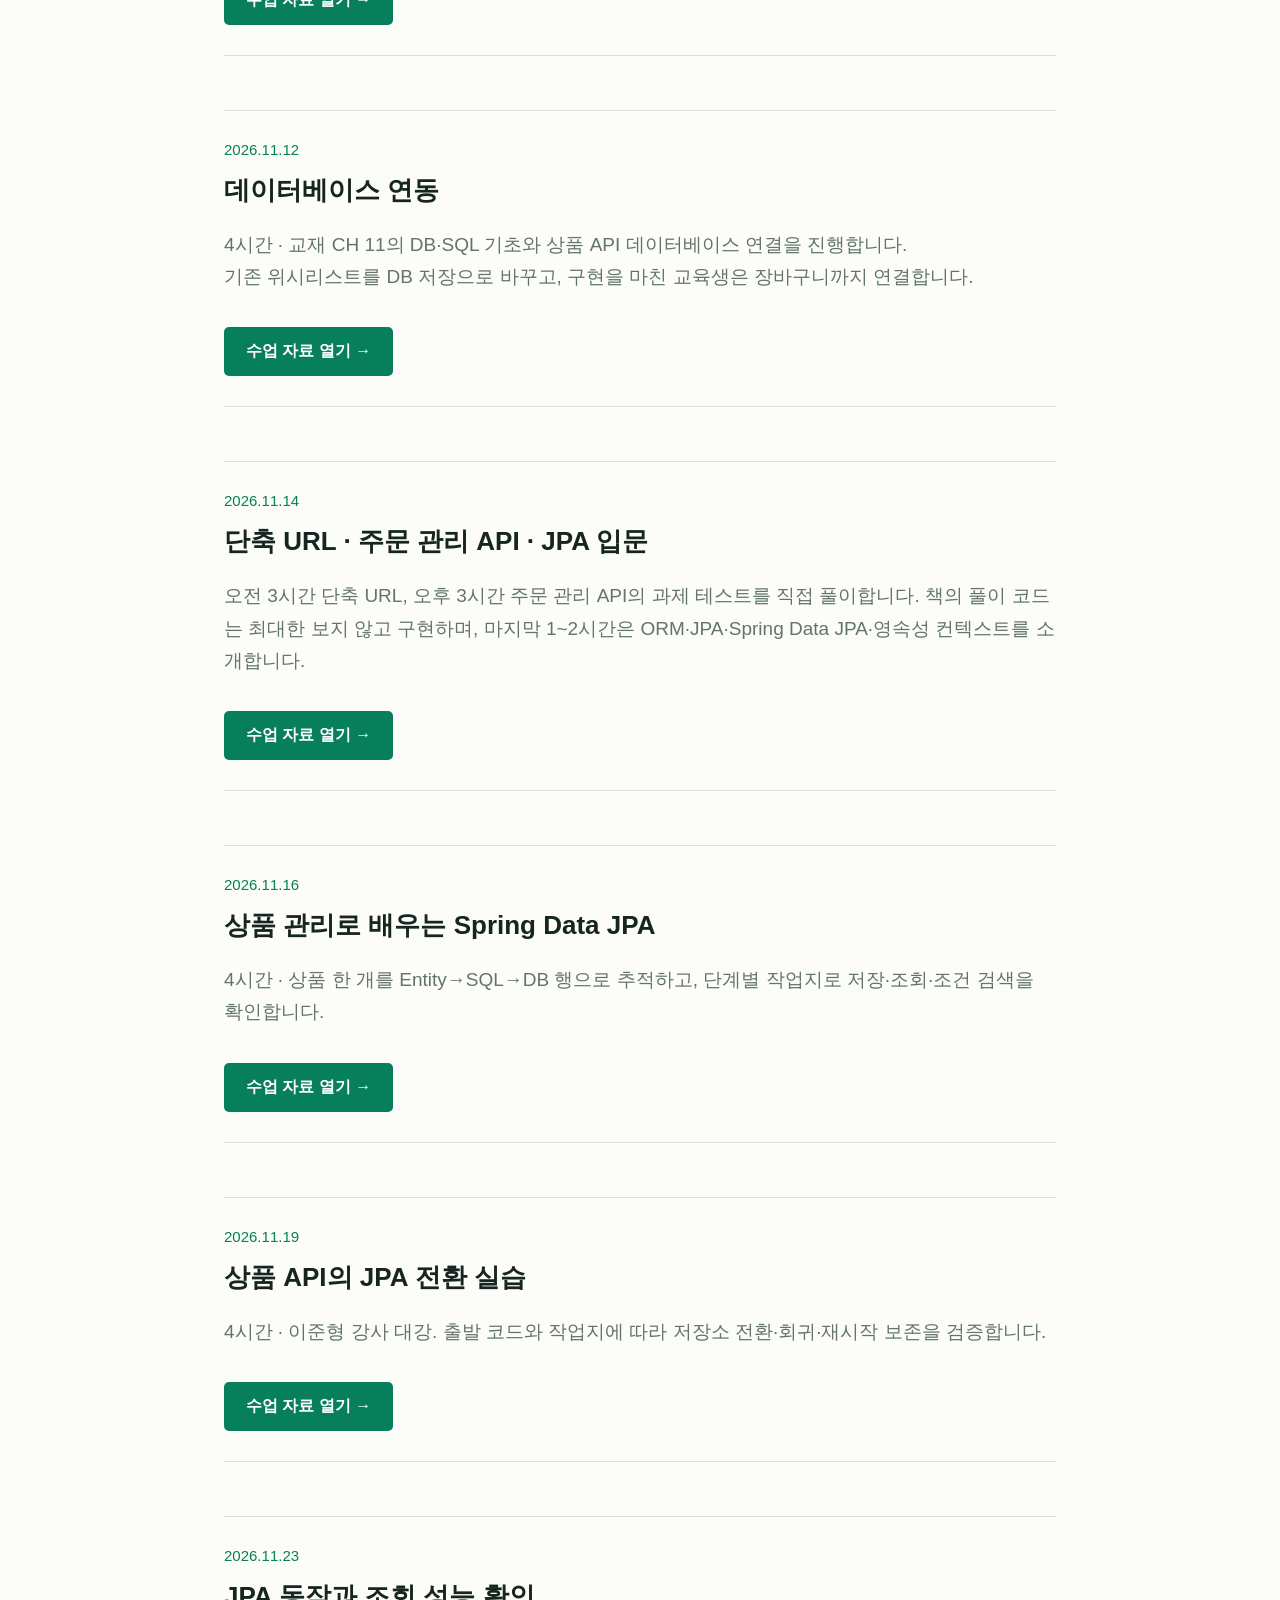
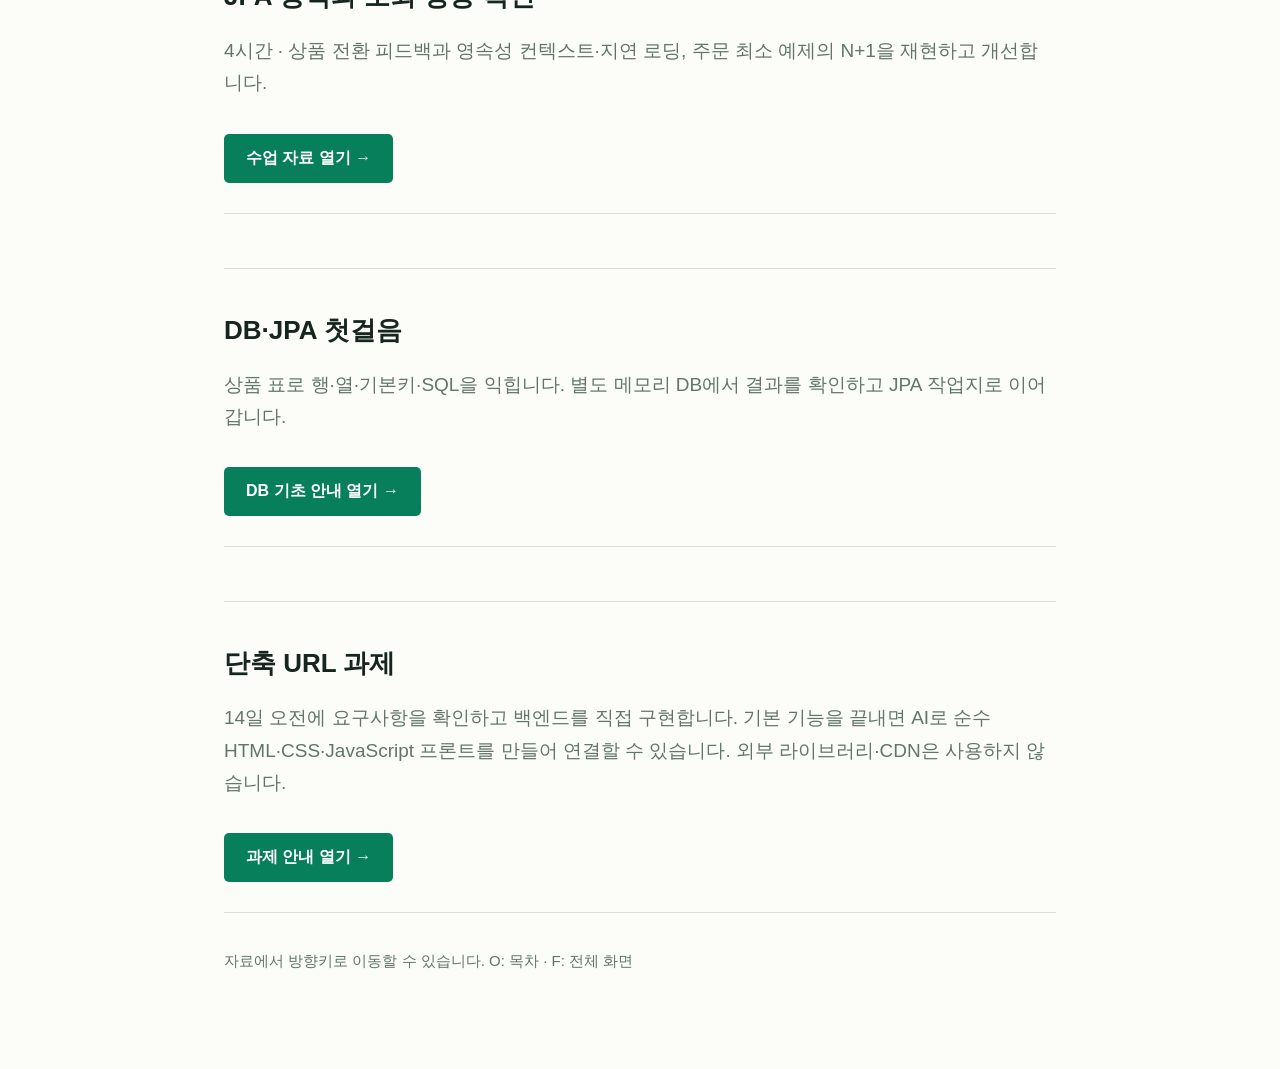
==== commit 7aaa4441: "Revise November 14 for independent API tasks and JPA introduction" ====
--- a/index.html
+++ b/index.html
@@ -44,12 +44,12 @@
 <p>4시간 · 교재 CH 11의 DB·SQL 기초와 상품 API 데이터베이스 연결을 진행합니다.<br>기존 위시리스트를 DB 저장으로 바꾸고, 구현을 마친 교육생은 장바구니까지 연결합니다.</p>
 <a class="open" href="./2026-11-12/">수업 자료 열기 →</a>
 </section>
-<section hidden data-published="true" data-release-date="2026-11-14"><time datetime="2026-11-14">2026.11.14</time><h2>상품 CRUD 직접 개발과 JPA 입문</h2><p>토요일8시간 · 책 상품 관리 CRUD 구현·테스트6시간, DB 복습·JPA 맛보기2시간. 12일 DB 연동 결과를 유지하며 상품 표·SQL을 복습하고 객체와 연결합니다. 짧은 설명과 충분한 자율 실습으로 진행합니다.</p><a class="open" href="./2026-11-14/">수업 자료 열기 →</a></section>
+<section hidden data-published="true" data-release-date="2026-11-14"><time datetime="2026-11-14">2026.11.14</time><h2>단축 URL · 주문 관리 API · JPA 입문</h2><p>오전 3시간 단축 URL, 오후 3시간 주문 관리 API의 과제 테스트를 직접 풀이합니다. 책의 풀이 코드는 최대한 보지 않고 구현하며, 마지막 1~2시간은 ORM·JPA·Spring Data JPA·영속성 컨텍스트를 소개합니다.</p><a class="open" href="./2026-11-14/">수업 자료 열기 →</a></section>
 <section hidden data-published="true" data-release-date="2026-11-16"><time datetime="2026-11-16">2026.11.16</time><h2>상품 관리로 배우는 Spring Data JPA</h2><p>4시간 · 상품 한 개를 Entity→SQL→DB 행으로 추적하고, 단계별 작업지로 저장·조회·조건 검색을 확인합니다.</p><a class="open" href="./2026-11-16/">수업 자료 열기 →</a></section>
 <section hidden data-published="true" data-release-date="2026-11-19"><time datetime="2026-11-19">2026.11.19</time><h2>상품 API의 JPA 전환 실습</h2><p>4시간 · 이준형 강사 대강. 출발 코드와 작업지에 따라 저장소 전환·회귀·재시작 보존을 검증합니다.</p><a class="open" href="./2026-11-19/">수업 자료 열기 →</a></section>
 <section hidden data-published="true" data-release-date="2026-11-23"><time datetime="2026-11-23">2026.11.23</time><h2>JPA 동작과 조회 성능 확인</h2><p>4시간 · 상품 전환 피드백과 영속성 컨텍스트·지연 로딩, 주문 최소 예제의 N+1을 재현하고 개선합니다.</p><a class="open" href="./2026-11-23/">수업 자료 열기 →</a></section>
 <section hidden data-published="true" data-release-date="2026-11-12"><h2>DB·JPA 첫걸음</h2><p>상품 표로 행·열·기본키·SQL을 익힙니다. 별도 메모리 DB에서 결과를 확인하고 JPA 작업지로 이어갑니다.</p><a class="open" href="./shared/db-basics/">DB 기초 안내 열기 →</a></section>
-<section hidden data-published="true" data-release-date="2026-11-12"><h2>단축 URL 별도 과제</h2><p>책에서 읽은 내용을 새 서비스에 적용합니다. 백엔드 직접 구현 → AI 프론트 생성·연결 → 실제 테스트·GitHub 제출. DB 전환은 선택, 마감은 별도 공지입니다.</p><a class="open" href="./assignments/short-url/">과제 안내 열기 →</a></section>
+<section hidden data-published="true" data-release-date="2026-11-12"><h2>단축 URL 과제</h2><p>14일 오전에 요구사항을 확인하고 백엔드를 직접 구현합니다. 기본 기능을 끝내면 AI로 순수 HTML·CSS·JavaScript 프론트를 만들어 연결할 수 있습니다. 외부 라이브러리·CDN은 사용하지 않습니다.</p><a class="open" href="./assignments/short-url/">과제 안내 열기 →</a></section>
 <p id="release-status" role="status" hidden>아직 공개된 자료가 없습니다. 수업일에 다시 확인해 주세요.</p>
 <noscript><p>자료 목록을 보려면 브라우저에서 JavaScript를 켜 주세요.</p></noscript>
 <p class="hint">자료에서 방향키로 이동할 수 있습니다. O: 목차 · F: 전체 화면</p>
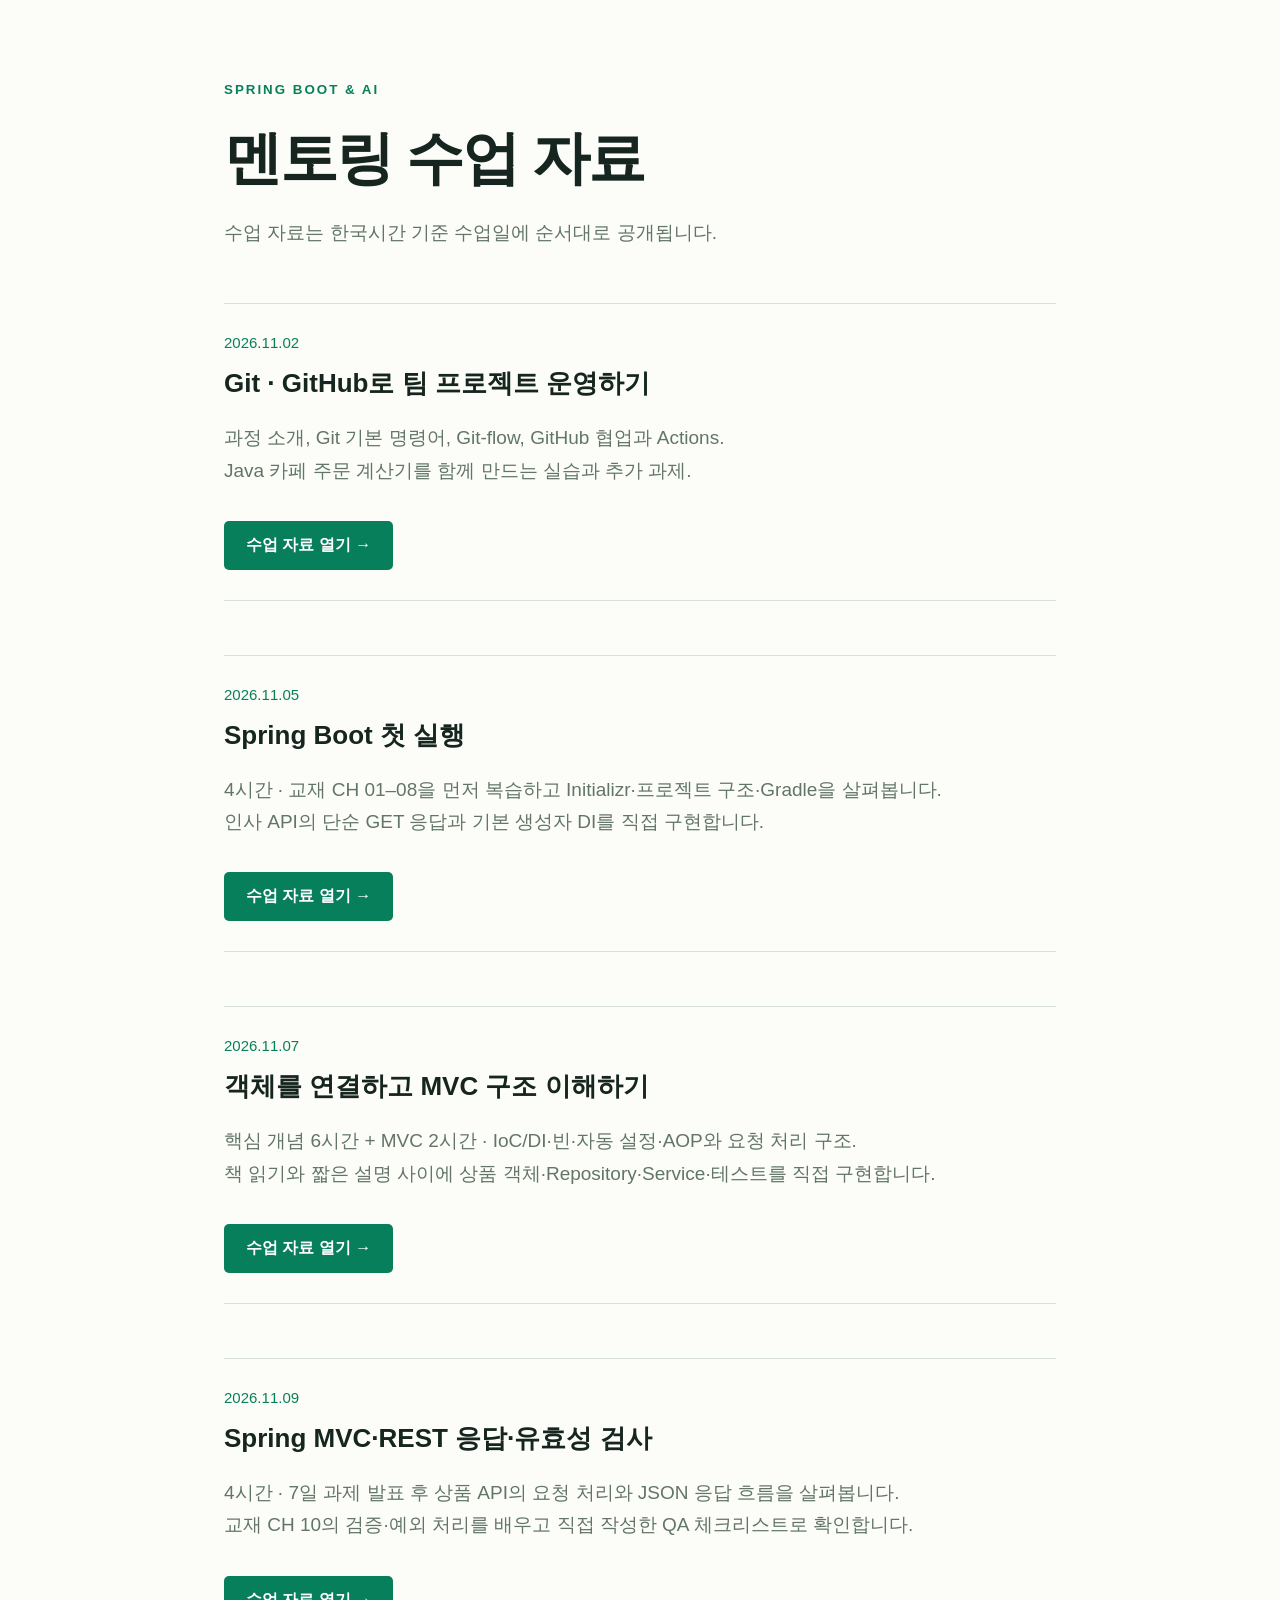
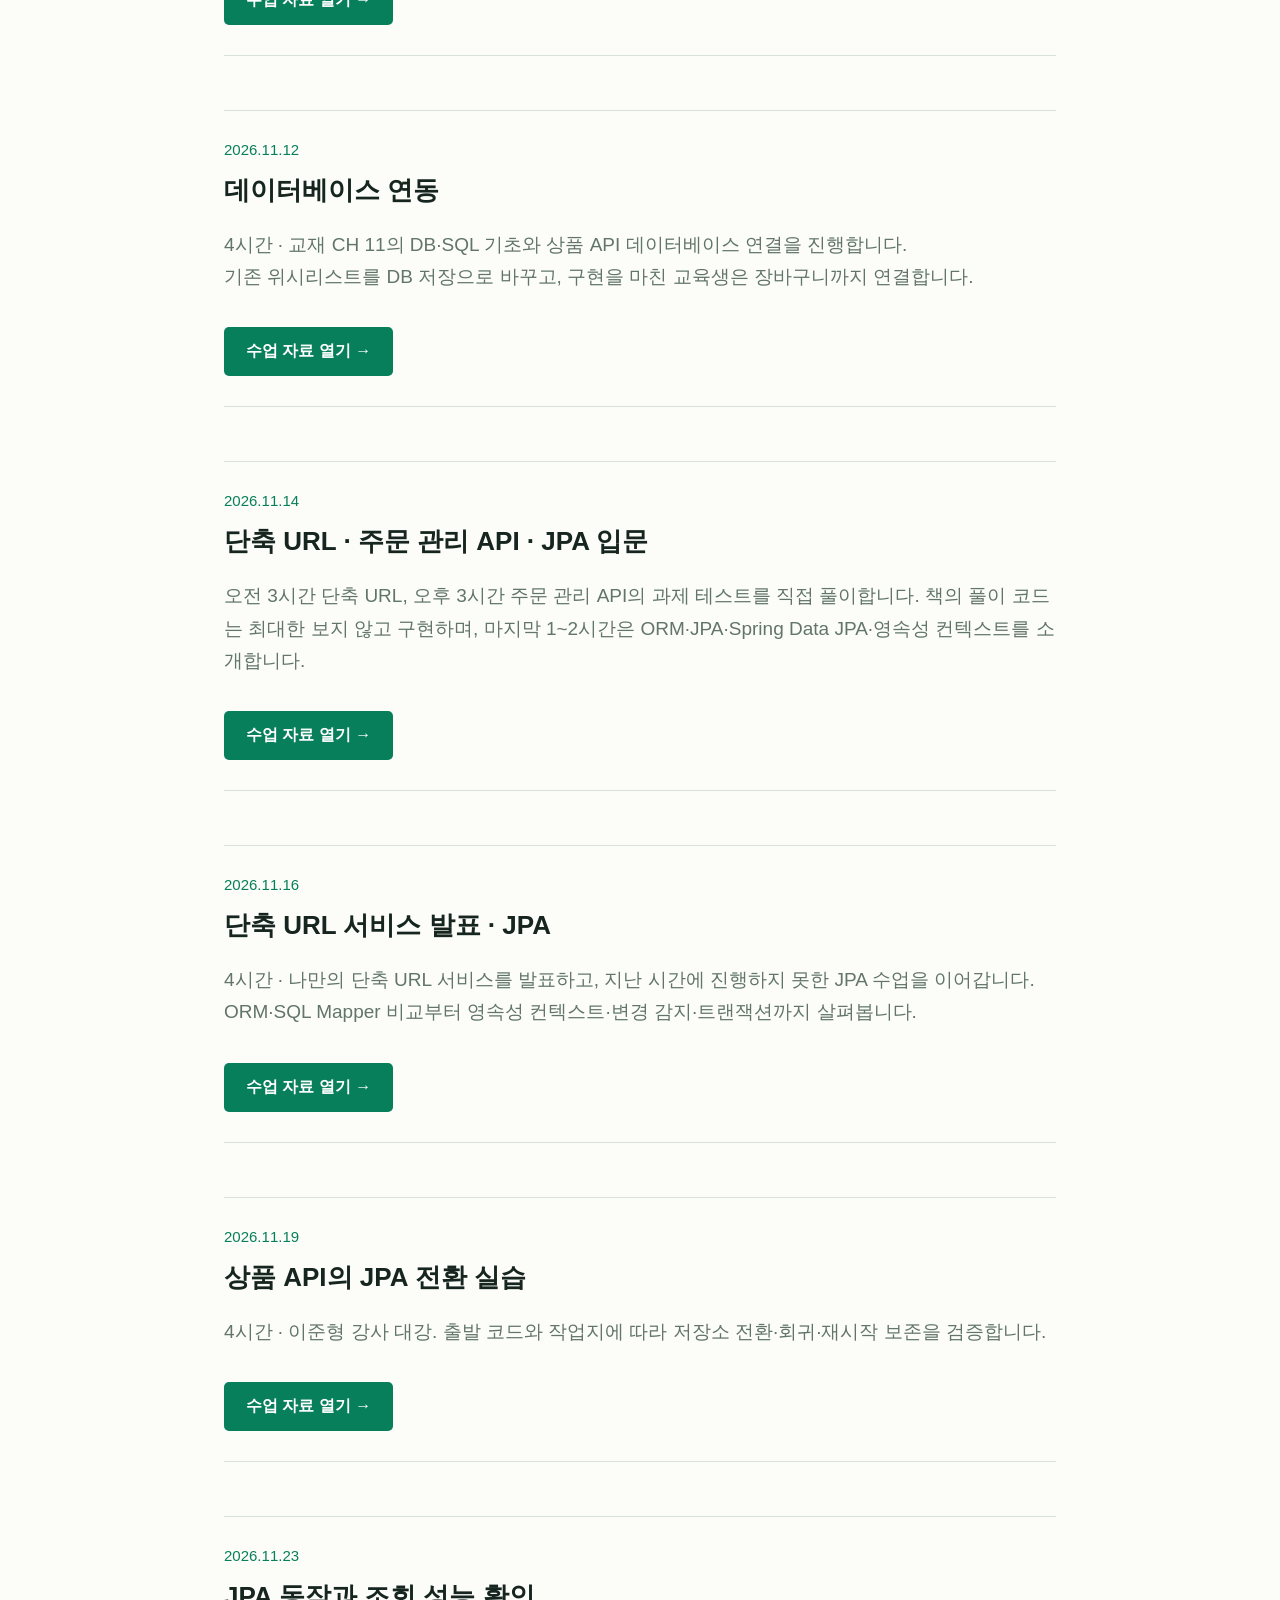
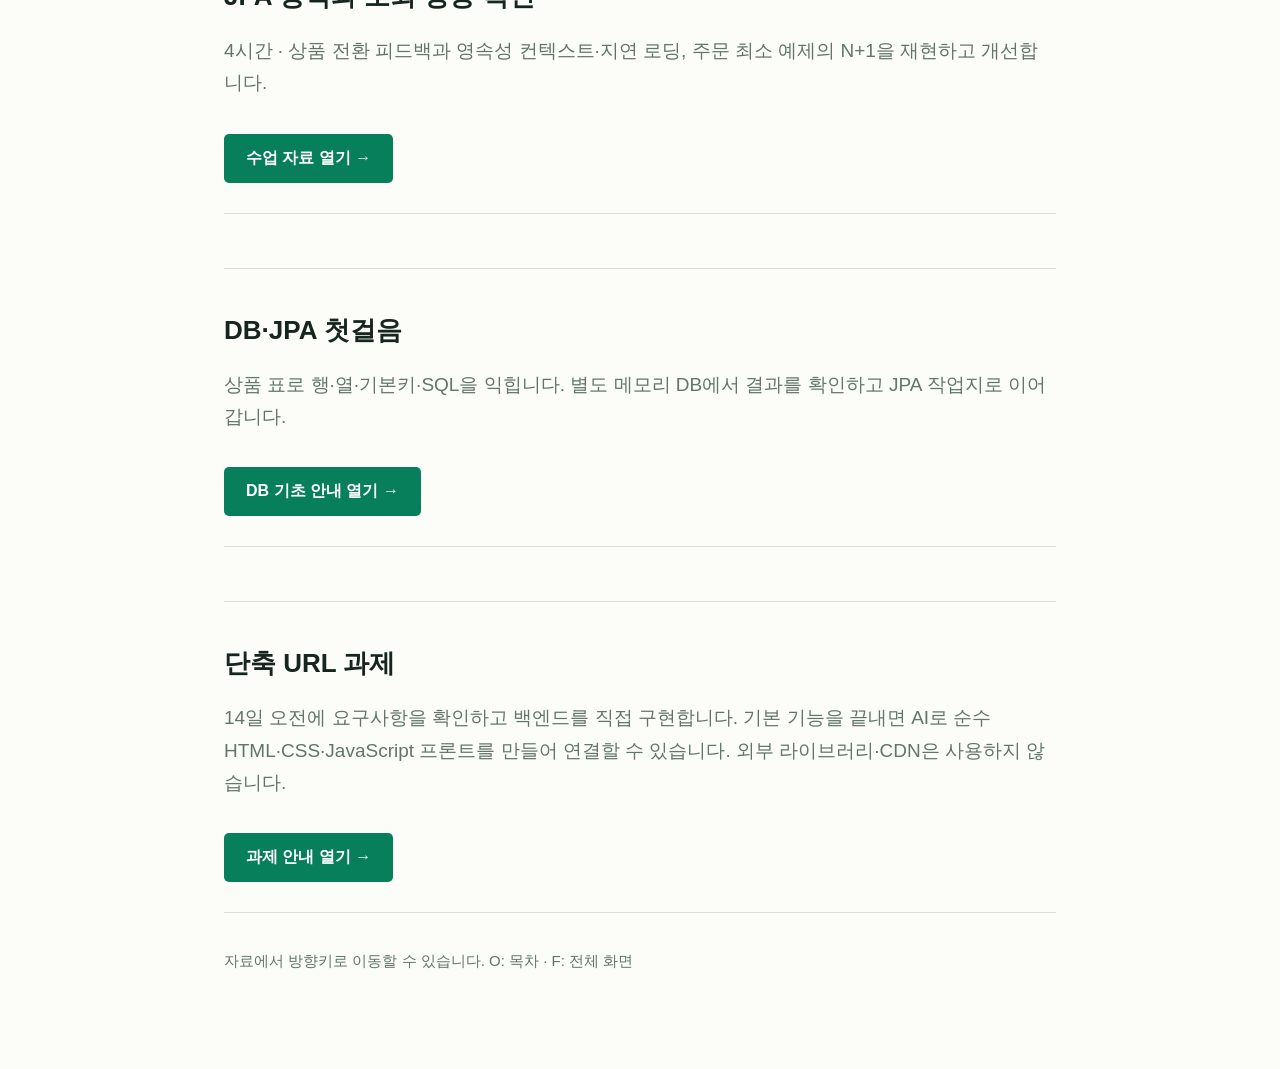
==== commit d6aafbae: "Start November 16 with URL service presentations and carry over JPA lesson" ====
--- a/index.html
+++ b/index.html
@@ -45,7 +45,7 @@
 <a class="open" href="./2026-11-12/">수업 자료 열기 →</a>
 </section>
 <section hidden data-published="true" data-release-date="2026-11-14"><time datetime="2026-11-14">2026.11.14</time><h2>단축 URL · 주문 관리 API · JPA 입문</h2><p>오전 3시간 단축 URL, 오후 3시간 주문 관리 API의 과제 테스트를 직접 풀이합니다. 책의 풀이 코드는 최대한 보지 않고 구현하며, 마지막 1~2시간은 ORM·JPA·Spring Data JPA·영속성 컨텍스트를 소개합니다.</p><a class="open" href="./2026-11-14/">수업 자료 열기 →</a></section>
-<section hidden data-published="true" data-release-date="2026-11-16"><time datetime="2026-11-16">2026.11.16</time><h2>상품 관리로 배우는 Spring Data JPA</h2><p>4시간 · 상품 한 개를 Entity→SQL→DB 행으로 추적하고, 단계별 작업지로 저장·조회·조건 검색을 확인합니다.</p><a class="open" href="./2026-11-16/">수업 자료 열기 →</a></section>
+<section hidden data-published="true" data-release-date="2026-11-16"><time datetime="2026-11-16">2026.11.16</time><h2>단축 URL 서비스 발표 · JPA</h2><p>4시간 · 나만의 단축 URL 서비스를 발표하고, 지난 시간에 진행하지 못한 JPA 수업을 이어갑니다. ORM·SQL Mapper 비교부터 영속성 컨텍스트·변경 감지·트랜잭션까지 살펴봅니다.</p><a class="open" href="./2026-11-16/">수업 자료 열기 →</a></section>
 <section hidden data-published="true" data-release-date="2026-11-19"><time datetime="2026-11-19">2026.11.19</time><h2>상품 API의 JPA 전환 실습</h2><p>4시간 · 이준형 강사 대강. 출발 코드와 작업지에 따라 저장소 전환·회귀·재시작 보존을 검증합니다.</p><a class="open" href="./2026-11-19/">수업 자료 열기 →</a></section>
 <section hidden data-published="true" data-release-date="2026-11-23"><time datetime="2026-11-23">2026.11.23</time><h2>JPA 동작과 조회 성능 확인</h2><p>4시간 · 상품 전환 피드백과 영속성 컨텍스트·지연 로딩, 주문 최소 예제의 N+1을 재현하고 개선합니다.</p><a class="open" href="./2026-11-23/">수업 자료 열기 →</a></section>
 <section hidden data-published="true" data-release-date="2026-11-12"><h2>DB·JPA 첫걸음</h2><p>상품 표로 행·열·기본키·SQL을 익힙니다. 별도 메모리 DB에서 결과를 확인하고 JPA 작업지로 이어갑니다.</p><a class="open" href="./shared/db-basics/">DB 기초 안내 열기 →</a></section>
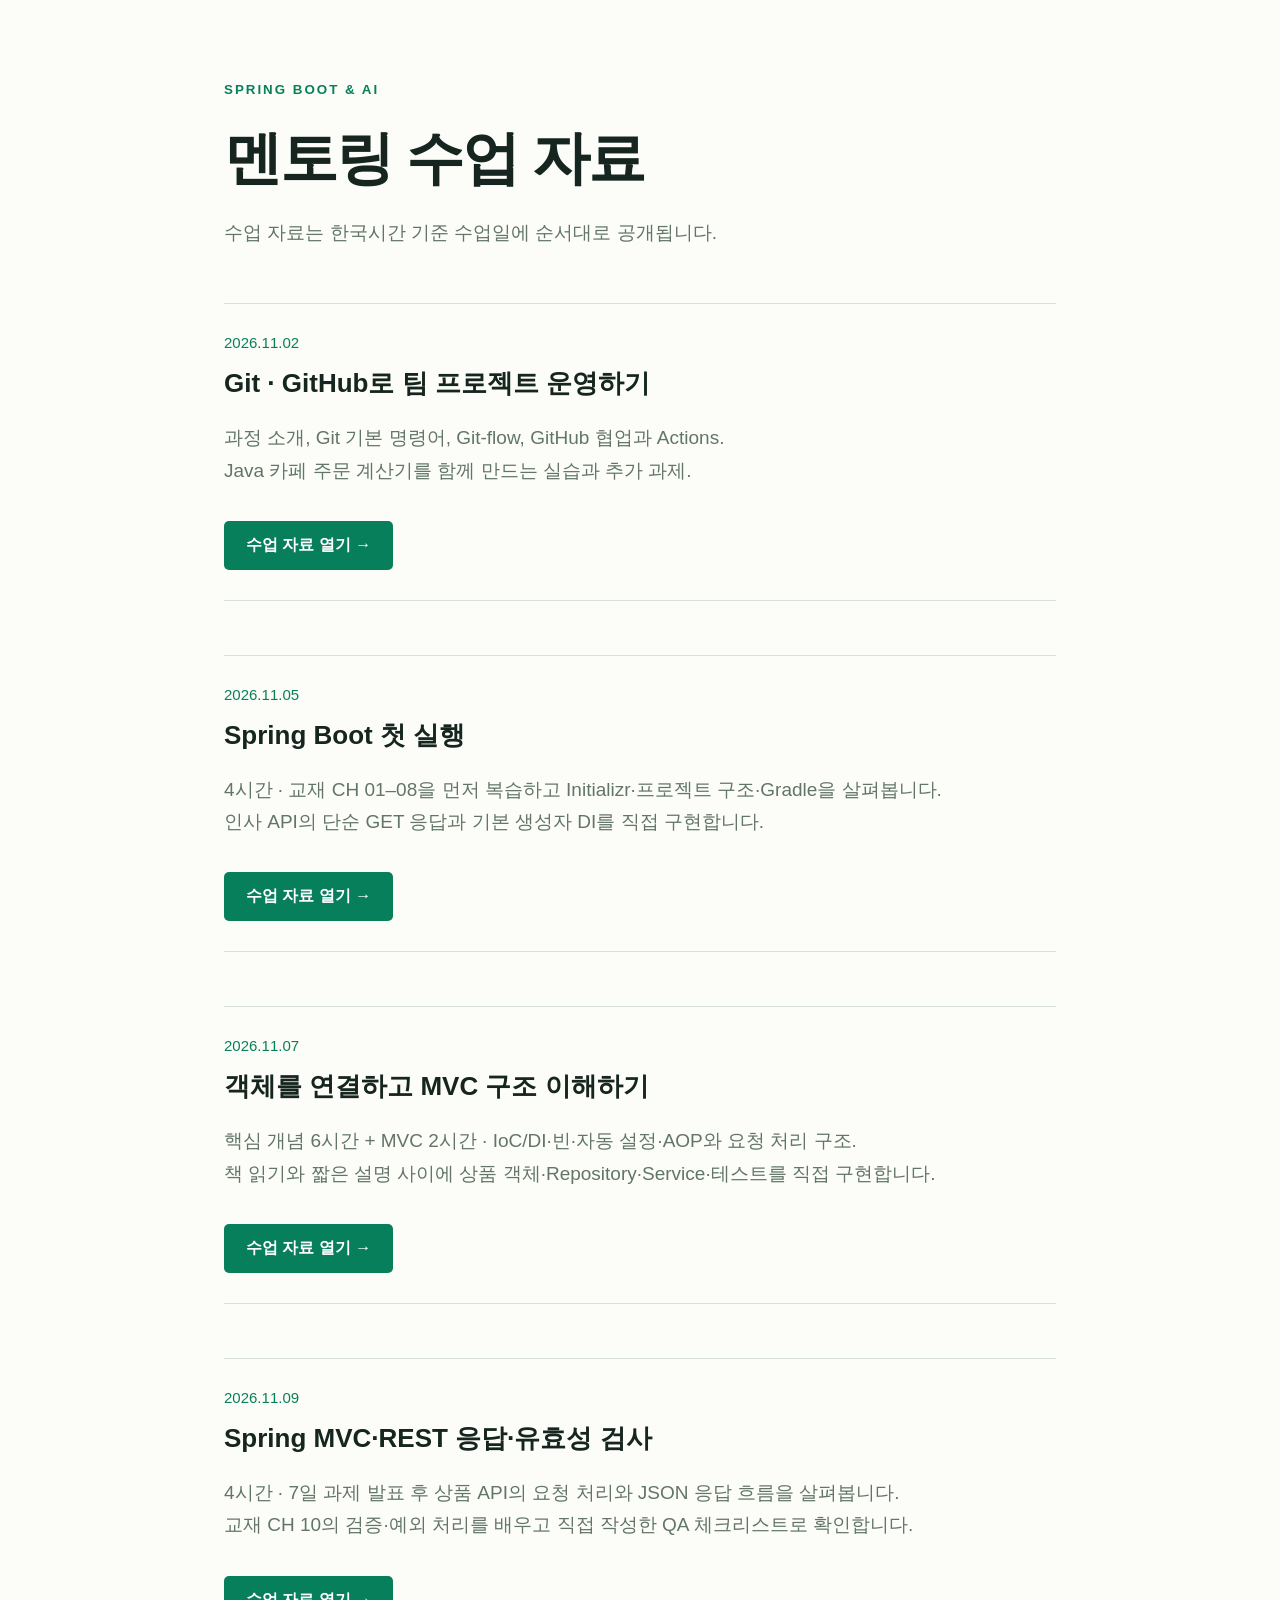
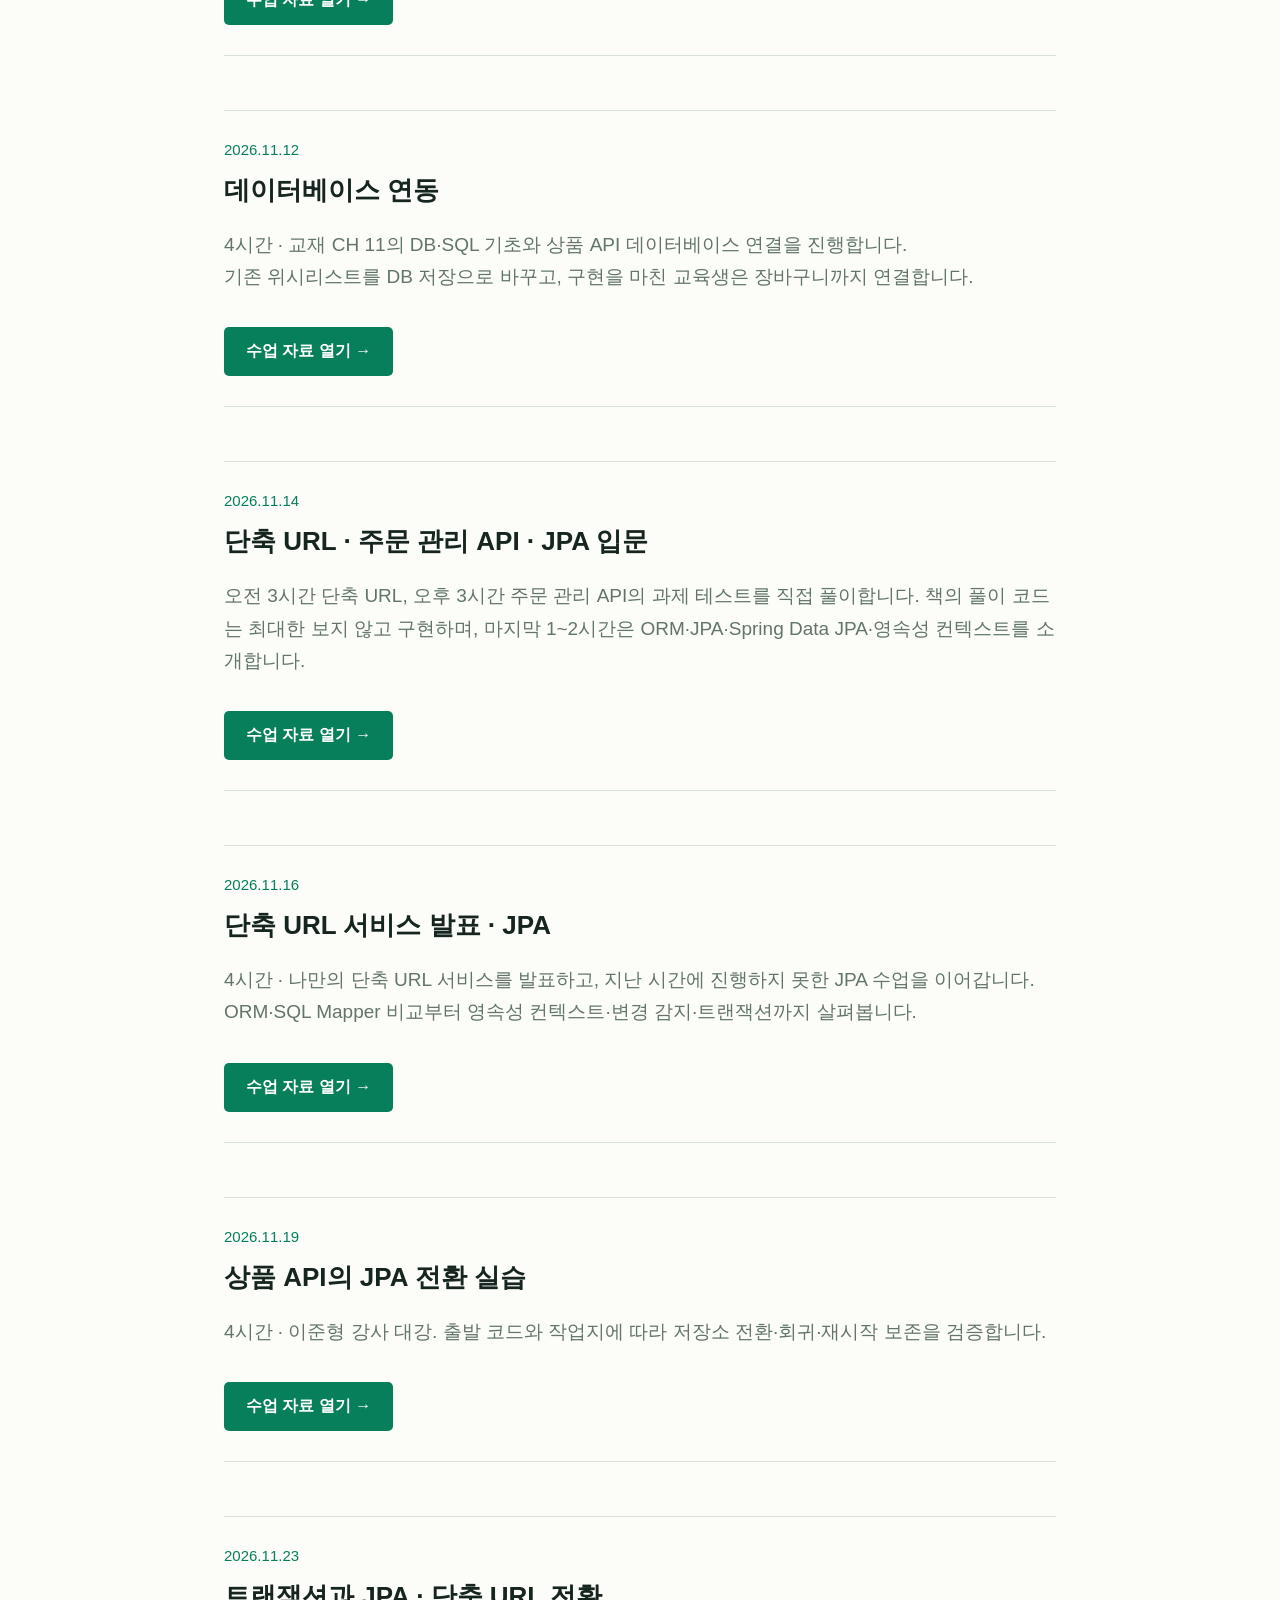
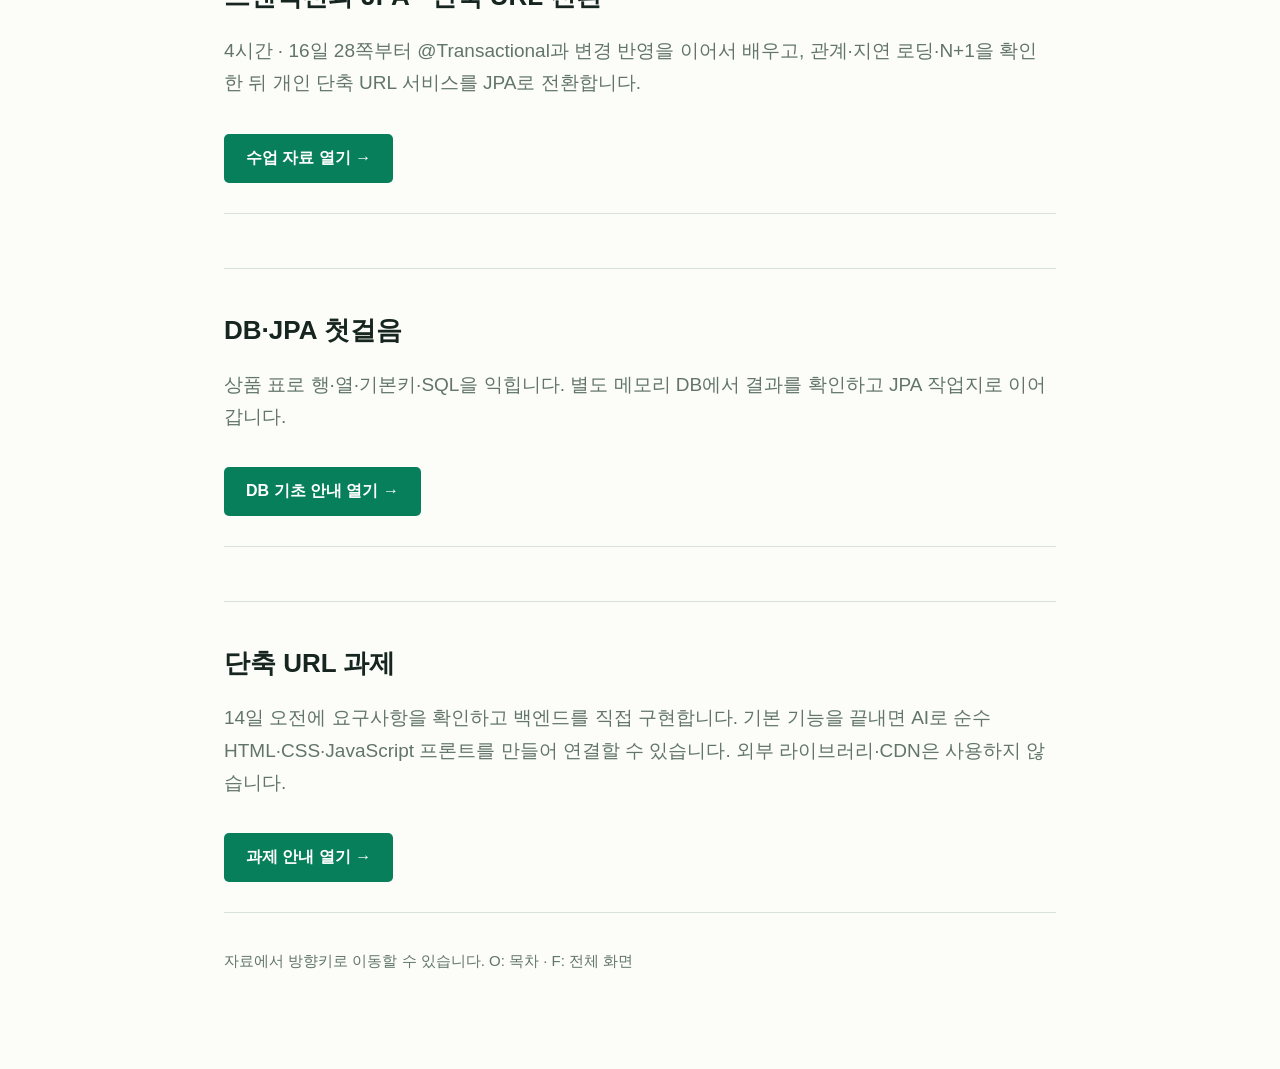
==== commit e7566b78: "Continue JPA with detailed transactions and personal URL migration task" ====
--- a/index.html
+++ b/index.html
@@ -47,7 +47,7 @@
 <section hidden data-published="true" data-release-date="2026-11-14"><time datetime="2026-11-14">2026.11.14</time><h2>단축 URL · 주문 관리 API · JPA 입문</h2><p>오전 3시간 단축 URL, 오후 3시간 주문 관리 API의 과제 테스트를 직접 풀이합니다. 책의 풀이 코드는 최대한 보지 않고 구현하며, 마지막 1~2시간은 ORM·JPA·Spring Data JPA·영속성 컨텍스트를 소개합니다.</p><a class="open" href="./2026-11-14/">수업 자료 열기 →</a></section>
 <section hidden data-published="true" data-release-date="2026-11-16"><time datetime="2026-11-16">2026.11.16</time><h2>단축 URL 서비스 발표 · JPA</h2><p>4시간 · 나만의 단축 URL 서비스를 발표하고, 지난 시간에 진행하지 못한 JPA 수업을 이어갑니다. ORM·SQL Mapper 비교부터 영속성 컨텍스트·변경 감지·트랜잭션까지 살펴봅니다.</p><a class="open" href="./2026-11-16/">수업 자료 열기 →</a></section>
 <section hidden data-published="true" data-release-date="2026-11-19"><time datetime="2026-11-19">2026.11.19</time><h2>상품 API의 JPA 전환 실습</h2><p>4시간 · 이준형 강사 대강. 출발 코드와 작업지에 따라 저장소 전환·회귀·재시작 보존을 검증합니다.</p><a class="open" href="./2026-11-19/">수업 자료 열기 →</a></section>
-<section hidden data-published="true" data-release-date="2026-11-23"><time datetime="2026-11-23">2026.11.23</time><h2>JPA 동작과 조회 성능 확인</h2><p>4시간 · 상품 전환 피드백과 영속성 컨텍스트·지연 로딩, 주문 최소 예제의 N+1을 재현하고 개선합니다.</p><a class="open" href="./2026-11-23/">수업 자료 열기 →</a></section>
+<section hidden data-published="true" data-release-date="2026-11-23"><time datetime="2026-11-23">2026.11.23</time><h2>트랜잭션과 JPA · 단축 URL 전환</h2><p>4시간 · 16일 28쪽부터 @Transactional과 변경 반영을 이어서 배우고, 관계·지연 로딩·N+1을 확인한 뒤 개인 단축 URL 서비스를 JPA로 전환합니다.</p><a class="open" href="./2026-11-23/">수업 자료 열기 →</a></section>
 <section hidden data-published="true" data-release-date="2026-11-12"><h2>DB·JPA 첫걸음</h2><p>상품 표로 행·열·기본키·SQL을 익힙니다. 별도 메모리 DB에서 결과를 확인하고 JPA 작업지로 이어갑니다.</p><a class="open" href="./shared/db-basics/">DB 기초 안내 열기 →</a></section>
 <section hidden data-published="true" data-release-date="2026-11-12"><h2>단축 URL 과제</h2><p>14일 오전에 요구사항을 확인하고 백엔드를 직접 구현합니다. 기본 기능을 끝내면 AI로 순수 HTML·CSS·JavaScript 프론트를 만들어 연결할 수 있습니다. 외부 라이브러리·CDN은 사용하지 않습니다.</p><a class="open" href="./assignments/short-url/">과제 안내 열기 →</a></section>
 <p id="release-status" role="status" hidden>아직 공개된 자료가 없습니다. 수업일에 다시 확인해 주세요.</p>
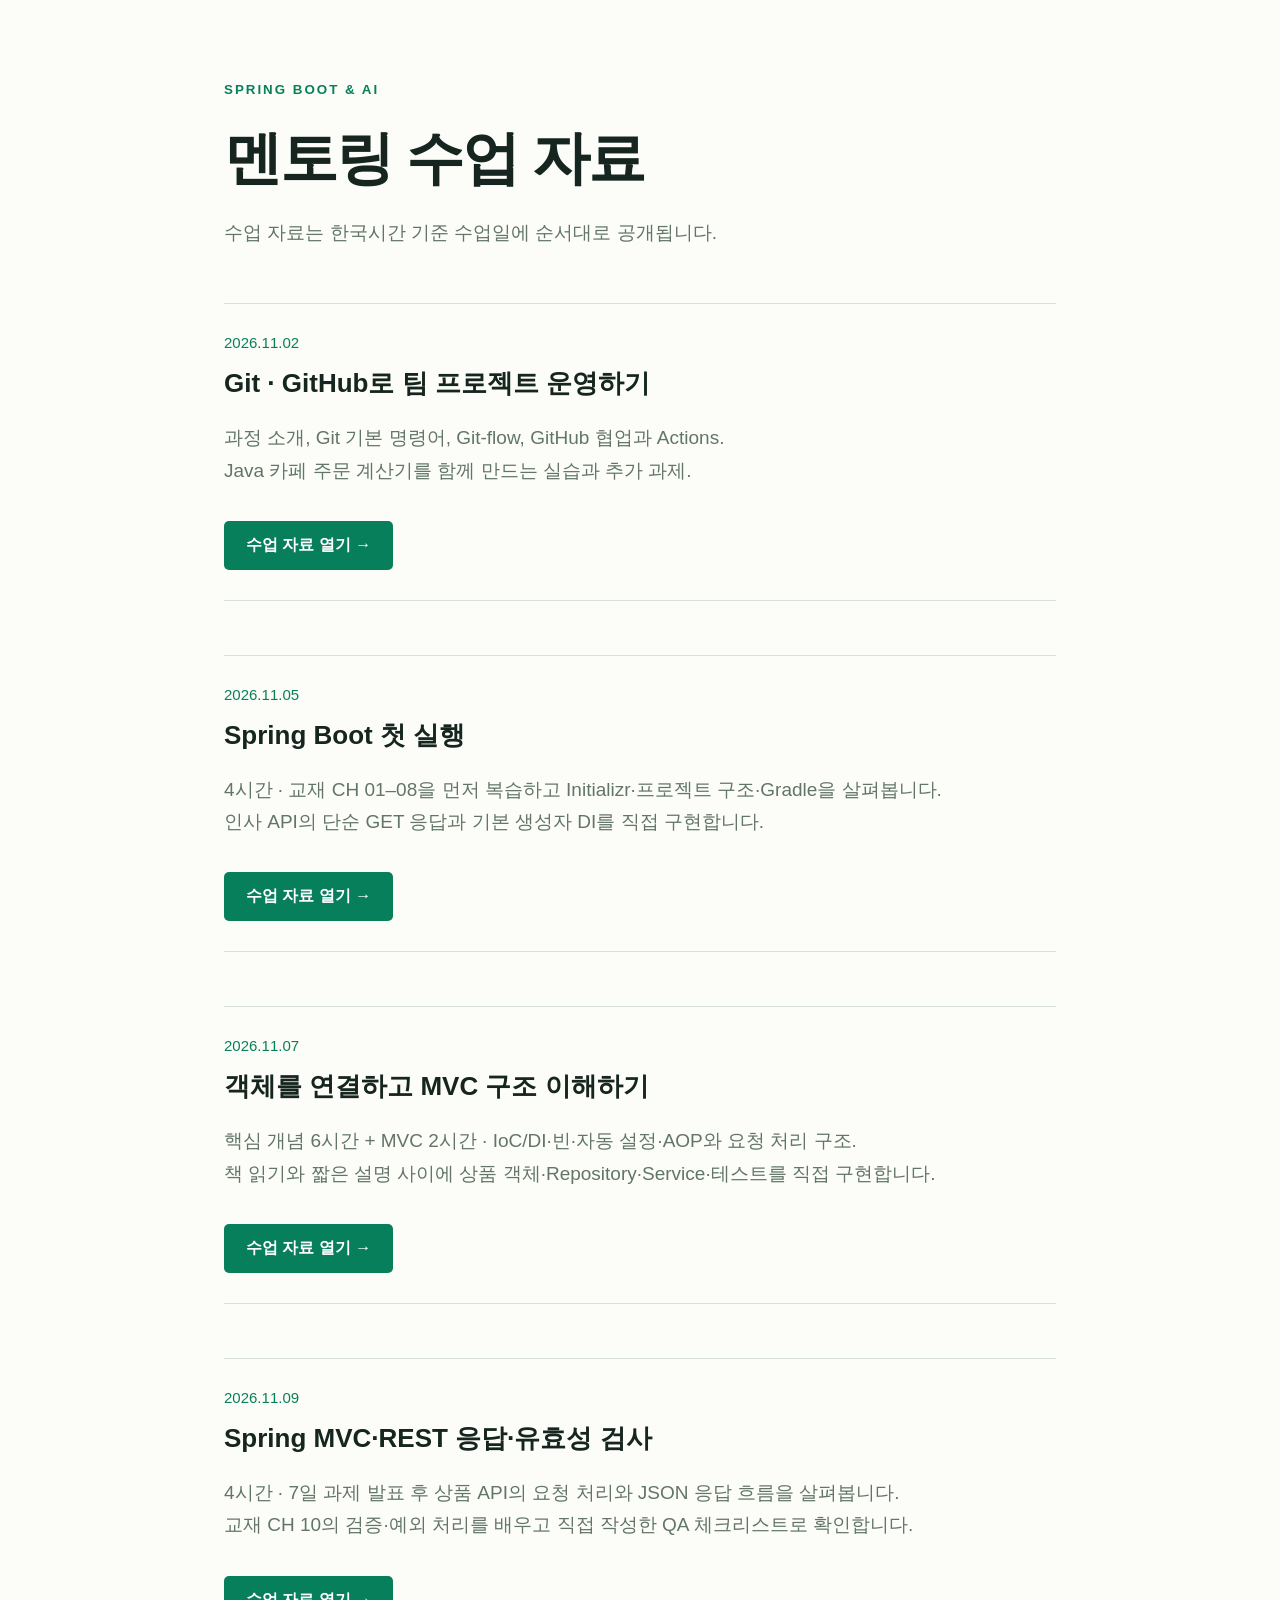
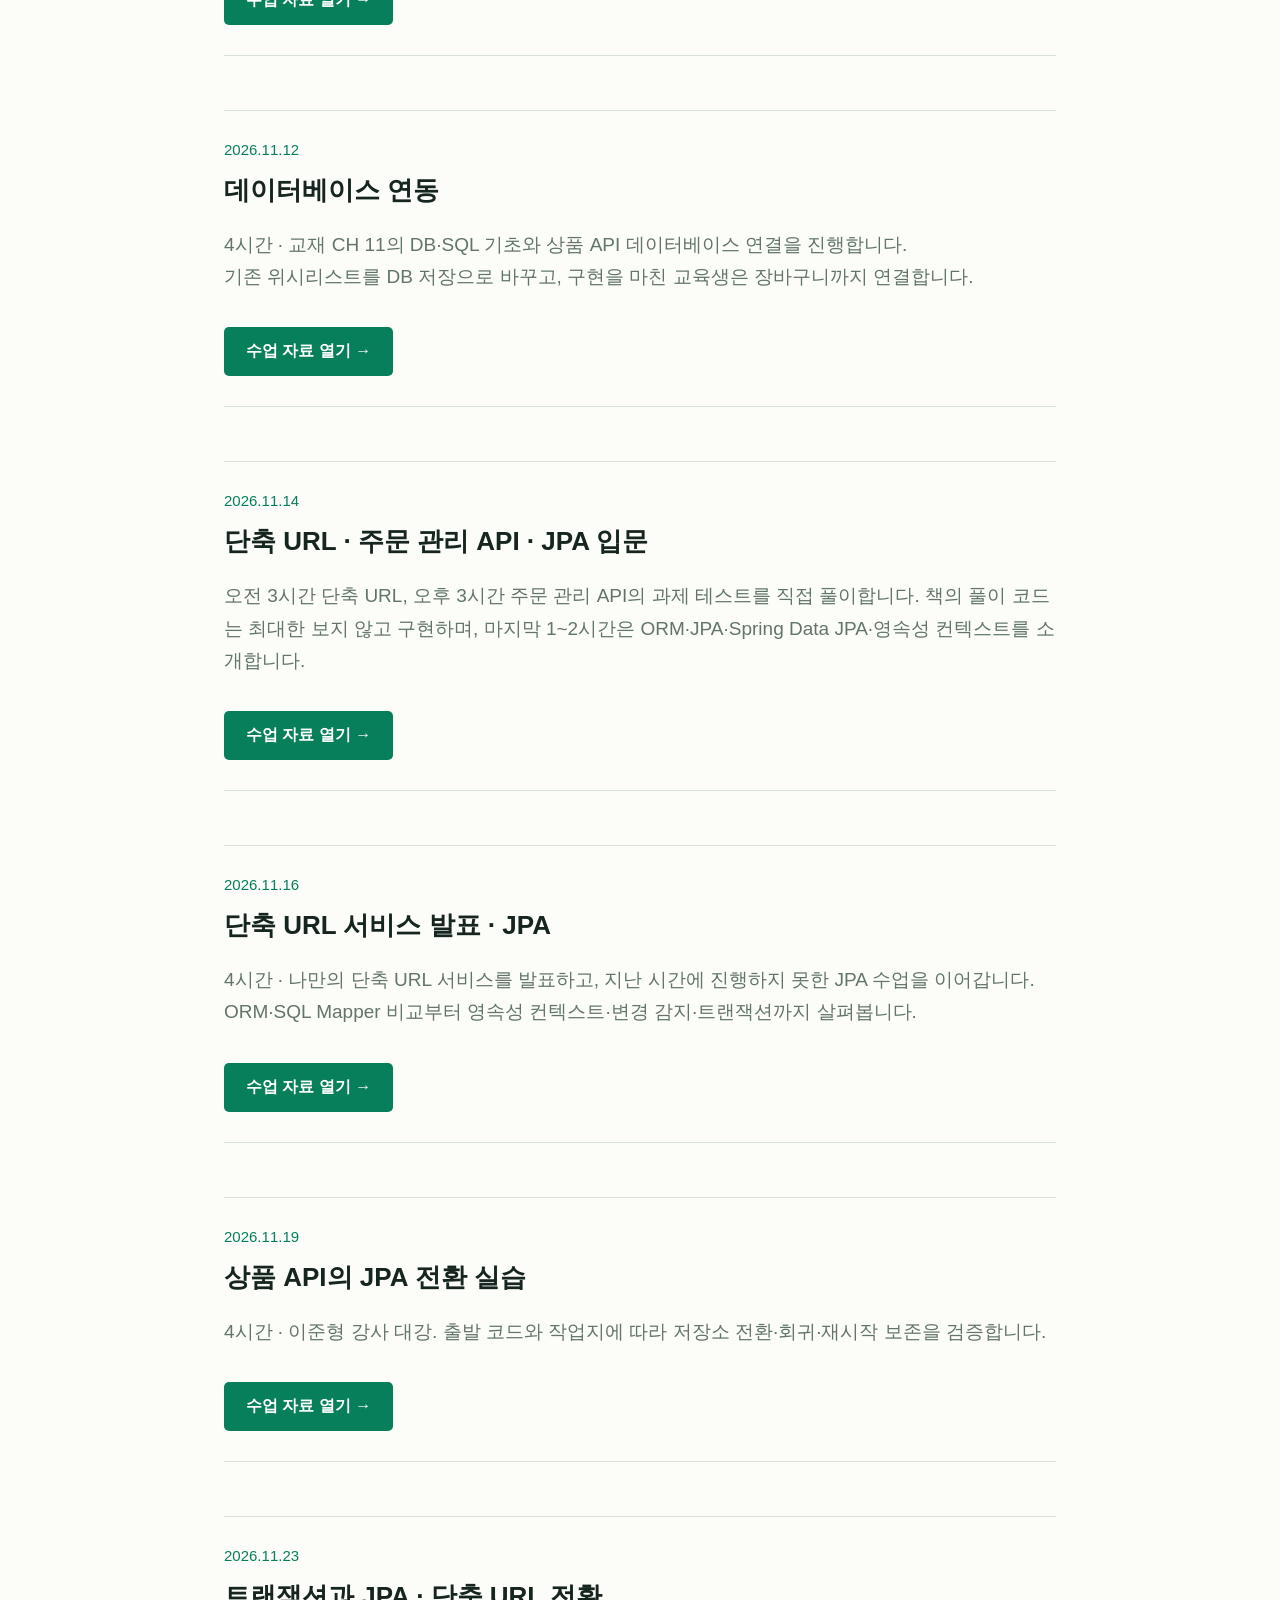
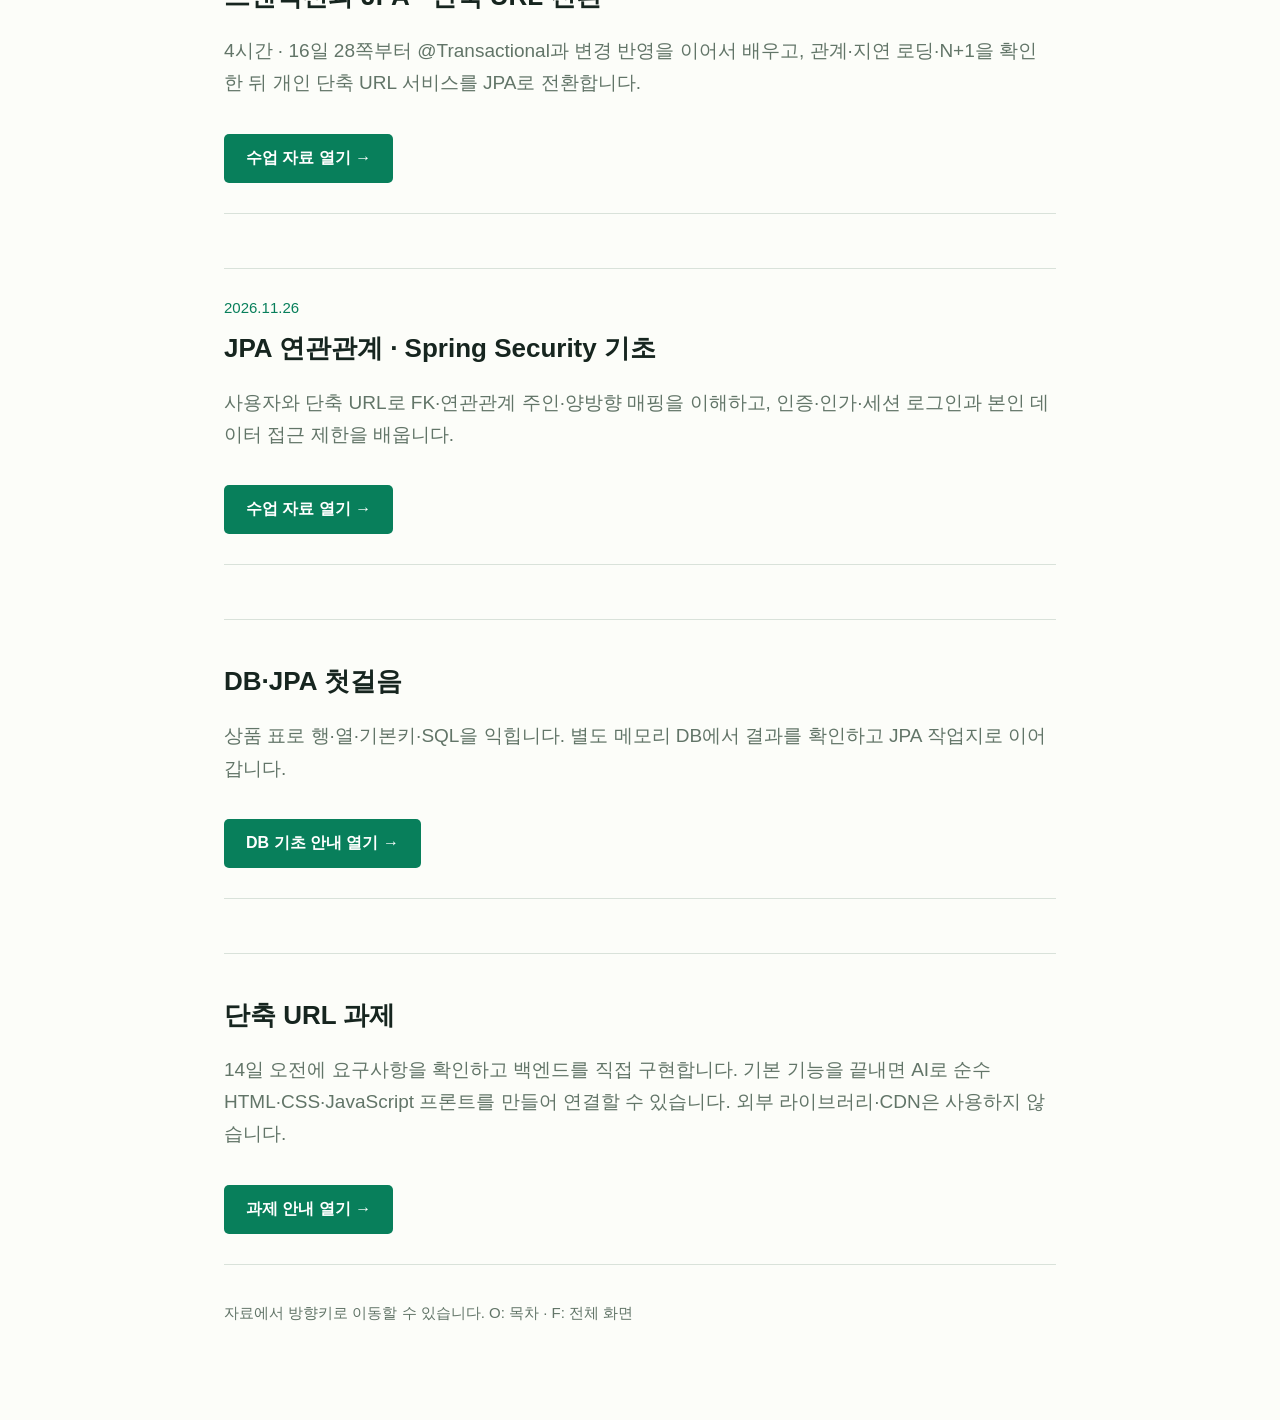
==== commit 92b39386: "Add Nov 26 JPA associations and Spring Security fundamentals lesson" ====
--- a/index.html
+++ b/index.html
@@ -48,6 +48,7 @@
 <section hidden data-published="true" data-release-date="2026-11-16"><time datetime="2026-11-16">2026.11.16</time><h2>단축 URL 서비스 발표 · JPA</h2><p>4시간 · 나만의 단축 URL 서비스를 발표하고, 지난 시간에 진행하지 못한 JPA 수업을 이어갑니다. ORM·SQL Mapper 비교부터 영속성 컨텍스트·변경 감지·트랜잭션까지 살펴봅니다.</p><a class="open" href="./2026-11-16/">수업 자료 열기 →</a></section>
 <section hidden data-published="true" data-release-date="2026-11-19"><time datetime="2026-11-19">2026.11.19</time><h2>상품 API의 JPA 전환 실습</h2><p>4시간 · 이준형 강사 대강. 출발 코드와 작업지에 따라 저장소 전환·회귀·재시작 보존을 검증합니다.</p><a class="open" href="./2026-11-19/">수업 자료 열기 →</a></section>
 <section hidden data-published="true" data-release-date="2026-11-23"><time datetime="2026-11-23">2026.11.23</time><h2>트랜잭션과 JPA · 단축 URL 전환</h2><p>4시간 · 16일 28쪽부터 @Transactional과 변경 반영을 이어서 배우고, 관계·지연 로딩·N+1을 확인한 뒤 개인 단축 URL 서비스를 JPA로 전환합니다.</p><a class="open" href="./2026-11-23/">수업 자료 열기 →</a></section>
+<section hidden data-published="true" data-release-date="2026-11-26"><time datetime="2026-11-26">2026.11.26</time><h2>JPA 연관관계 · Spring Security 기초</h2><p>사용자와 단축 URL로 FK·연관관계 주인·양방향 매핑을 이해하고, 인증·인가·세션 로그인과 본인 데이터 접근 제한을 배웁니다.</p><a class="open" href="./2026-11-26/">수업 자료 열기 →</a></section>
 <section hidden data-published="true" data-release-date="2026-11-12"><h2>DB·JPA 첫걸음</h2><p>상품 표로 행·열·기본키·SQL을 익힙니다. 별도 메모리 DB에서 결과를 확인하고 JPA 작업지로 이어갑니다.</p><a class="open" href="./shared/db-basics/">DB 기초 안내 열기 →</a></section>
 <section hidden data-published="true" data-release-date="2026-11-12"><h2>단축 URL 과제</h2><p>14일 오전에 요구사항을 확인하고 백엔드를 직접 구현합니다. 기본 기능을 끝내면 AI로 순수 HTML·CSS·JavaScript 프론트를 만들어 연결할 수 있습니다. 외부 라이브러리·CDN은 사용하지 않습니다.</p><a class="open" href="./assignments/short-url/">과제 안내 열기 →</a></section>
 <p id="release-status" role="status" hidden>아직 공개된 자료가 없습니다. 수업일에 다시 확인해 주세요.</p>
